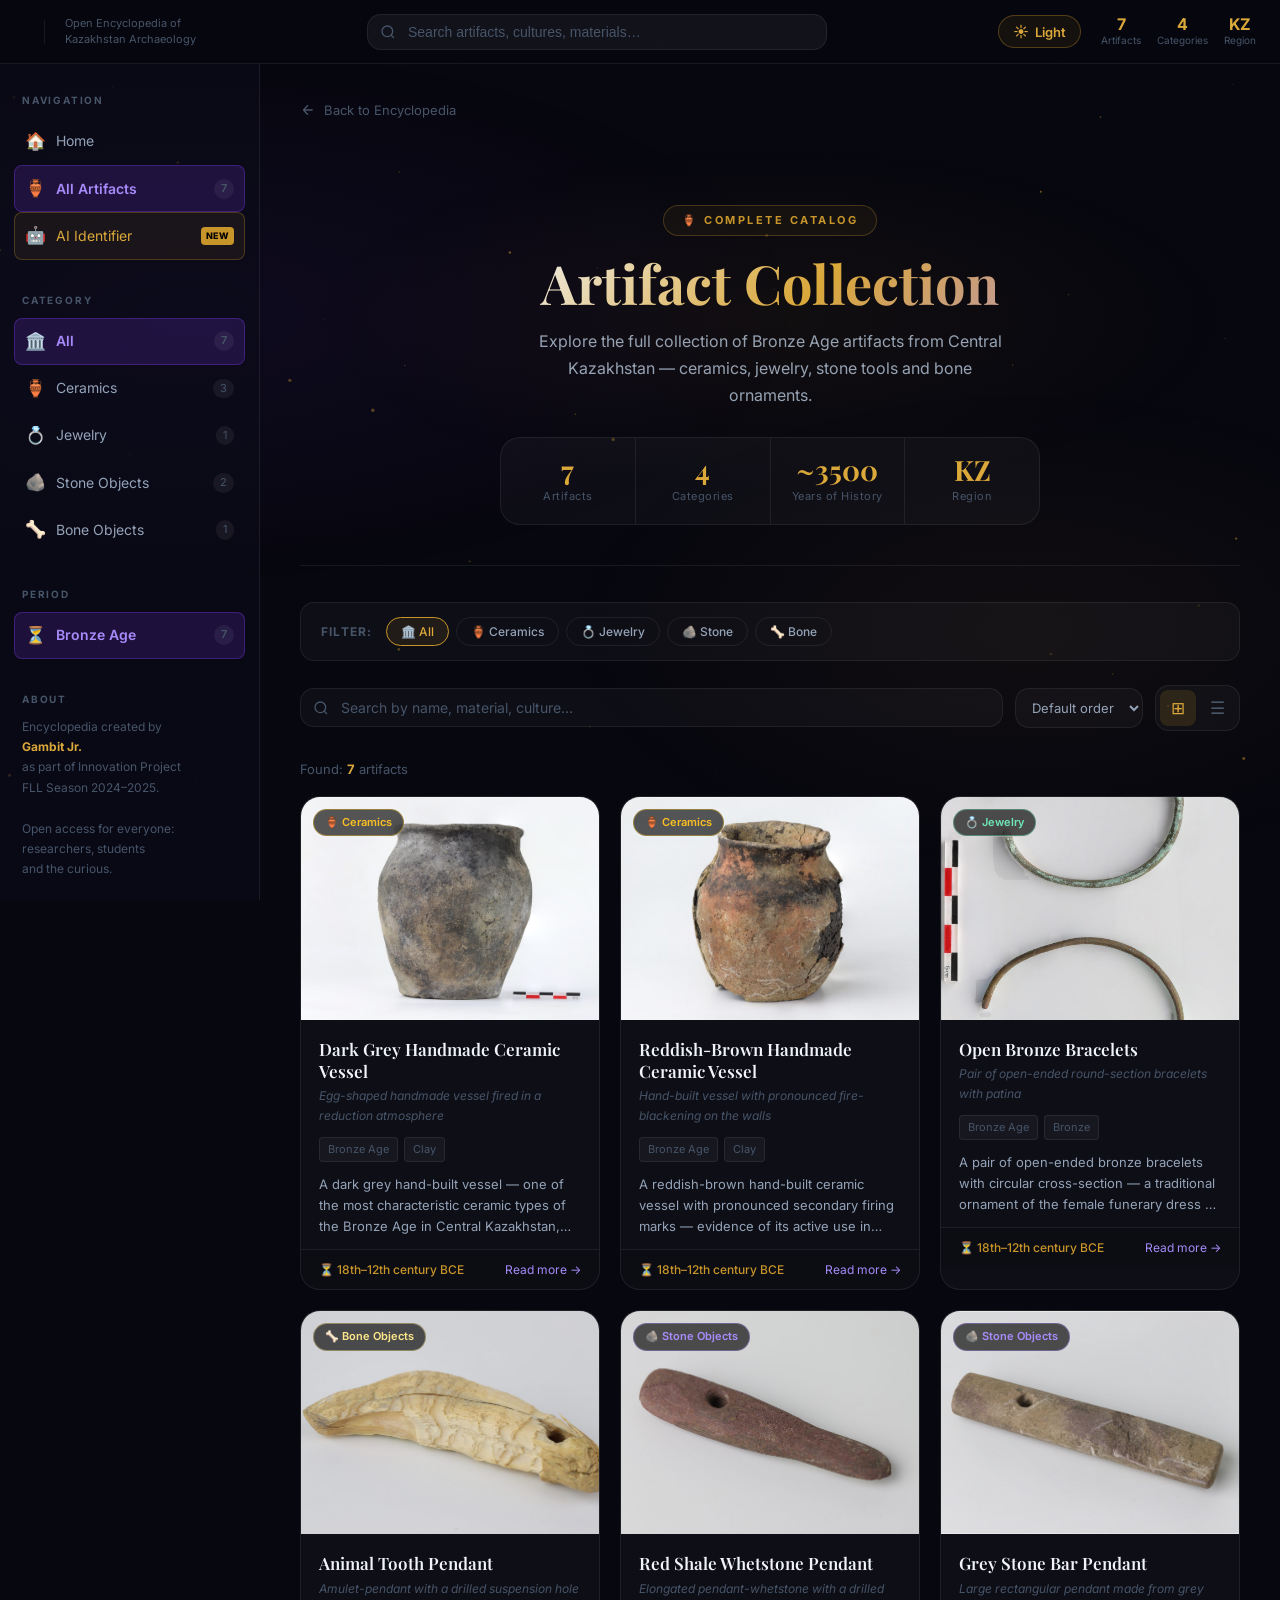
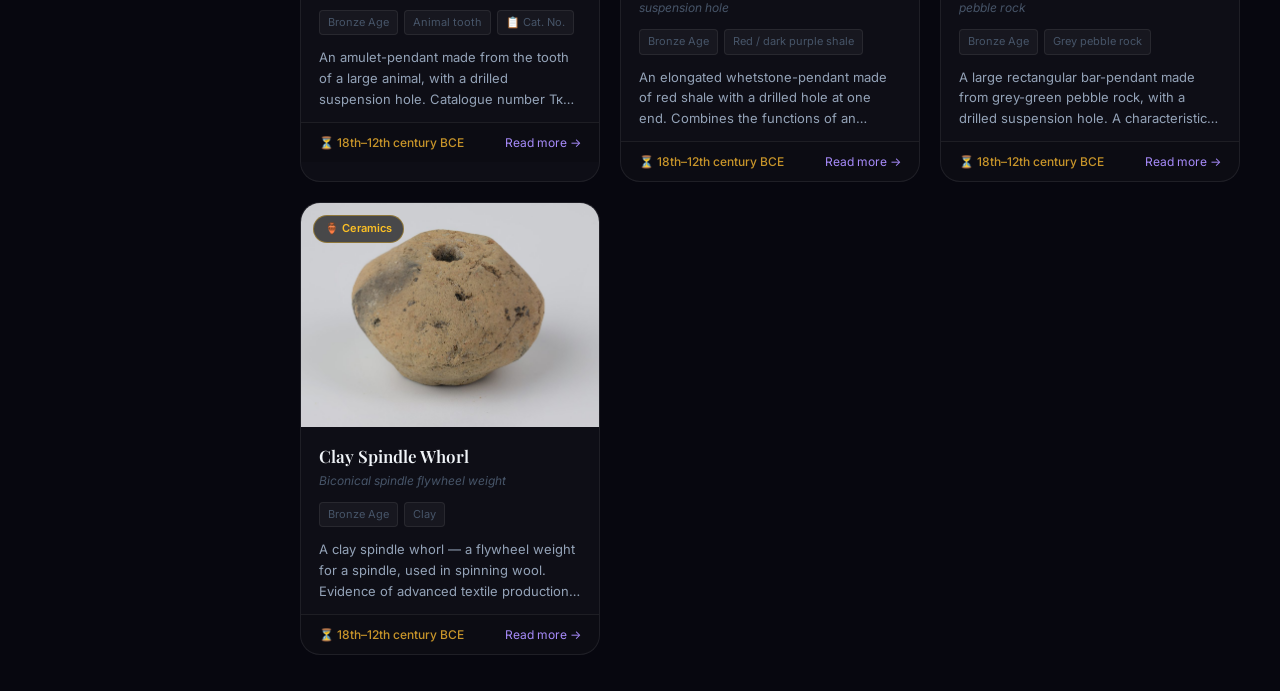
==== artefacts.html @ 4c021e1b "Create artefacts.html" ====
<!DOCTYPE html>
<html lang="en" data-theme="dark">
<head>
  <meta charset="UTF-8">
  <meta name="viewport" content="width=device-width, initial-scale=1.0">
  <meta name="description" content="ArchaeoKZ — Full catalog of Bronze Age artifacts from Kazakhstan. Browse ceramics, jewelry, stone and bone objects.">
  <meta name="keywords" content="archaeology, Kazakhstan, Bronze Age, artifacts, ceramics, jewelry, stone, bone">
  <meta property="og:title"       content="Artifacts Catalog — ArchaeoKZ">
  <meta property="og:description" content="Complete catalog of Bronze Age artifacts of Central Asia in open access.">
  <title>Artifacts Catalog — ArchaeoKZ</title>
  <link rel="stylesheet" href="styles.css">

  <style>
    /* ── PAGE-SPECIFIC OVERRIDES ─────────────────── */

    /* ── THEME TOGGLE BUTTON ───────────────────────── */
    .theme-btn {
      display: flex; align-items: center; gap: 6px;
      padding: 6px 14px; border-radius: 20px;
      border: 1px solid rgba(200,149,42,0.35);
      background: rgba(200,149,42,0.08);
      color: var(--gold-l, #e8b94f);
      font-size: 13px; font-weight: 600;
      cursor: pointer; transition: all 0.25s ease;
      white-space: nowrap; flex-shrink: 0;
    }
    .theme-btn:hover {
      background: rgba(200,149,42,0.18);
      border-color: rgba(200,149,42,0.6);
    }
    .theme-btn .tb-icon { font-size: 15px; }

    /* ── PAGE HERO ─────────────────────────────────── */
    .page-hero {
      padding: 52px 0 40px;
      text-align: center;
      border-bottom: 1px solid var(--border);
      margin-bottom: 36px;
      position: relative;
    }
    .page-hero::after {
      content: '';
      position: absolute;
      inset: 0;
      background: radial-gradient(ellipse 70% 60% at 50% 40%, rgba(200,149,42,.06) 0%, transparent 70%);
      pointer-events: none;
    }
    .page-eyebrow {
      display: inline-flex; align-items: center; gap: 8px;
      font-size: 11px; letter-spacing: 2.5px;
      text-transform: uppercase; color: var(--gold);
      font-weight: 700; margin-bottom: 18px;
      padding: 6px 18px;
      border: 1px solid rgba(200,149,42,.28);
      border-radius: 100px;
      background: rgba(200,149,42,.05);
    }
    .page-title {
      font-family: 'Playfair Display', serif;
      font-size: clamp(32px, 5vw, 54px);
      font-weight: 700; line-height: 1.1;
      margin-bottom: 14px;
      background: linear-gradient(135deg, #f1f5f9 20%, var(--gold-l) 55%, var(--purple-l) 100%);
      -webkit-background-clip: text; -webkit-text-fill-color: transparent;
      background-clip: text;
    }
    .page-subtitle {
      font-size: 16px; color: var(--text2);
      max-width: 480px; margin: 0 auto 28px;
      line-height: 1.7;
    }

    /* ── STATS ROW ─────────────────────────────────── */
    .stats-row {
      display: flex; justify-content: center; gap: 0;
      flex-wrap: wrap;
      max-width: 540px; margin: 0 auto;
      background: var(--card);
      border: 1px solid var(--border);
      border-radius: var(--r-lg);
      overflow: hidden;
    }
    .stat-item {
      flex: 1; min-width: 100px;
      padding: 18px 16px; text-align: center;
      border-right: 1px solid var(--border);
    }
    .stat-item:last-child { border-right: none; }
    .stat-val {
      font-family: 'Playfair Display', serif;
      font-size: 28px; font-weight: 700;
      color: var(--gold-l); line-height: 1;
      margin-bottom: 4px;
    }
    .stat-lbl { font-size: 11px; color: var(--text3); letter-spacing: .5px; }

    /* ── FILTER BAR ───────────────────────────────── */
    .filter-bar {
      display: flex; align-items: center; gap: 14px;
      flex-wrap: wrap;
      padding: 14px 20px;
      background: var(--card);
      border: 1px solid var(--border);
      border-radius: var(--r-md);
      margin-bottom: 24px;
    }
    .filter-label {
      font-size: 12px; font-weight: 700;
      letter-spacing: 1.2px; text-transform: uppercase;
      color: var(--text3); white-space: nowrap; flex-shrink: 0;
    }
    .filter-pills {
      display: flex; gap: 7px; flex-wrap: wrap; flex: 1;
    }
    .filter-pill {
      display: inline-flex; align-items: center; gap: 5px;
      padding: 6px 14px; border-radius: 100px;
      font-size: 12px; font-weight: 500;
      border: 1px solid var(--border);
      color: var(--text2); cursor: pointer; transition: var(--tr);
      background: transparent;
    }
    .filter-pill:hover { border-color: var(--gold); color: var(--gold-l); }
    .filter-pill.active {
      border-color: var(--gold);
      color: var(--gold-l);
      background: rgba(200,149,42,.1);
    }
    .filter-sep { width: 1px; height: 28px; background: var(--border); flex-shrink: 0; }

    /* ── SEARCH & SORT ROW ────────────────────────── */
    .controls-row {
      display: flex; align-items: center; gap: 12px;
      margin-bottom: 28px; flex-wrap: wrap;
    }
    .search-wrap {
      flex: 1; min-width: 200px; position: relative;
    }
    .search-wrap svg {
      position: absolute; left: 13px; top: 50%;
      transform: translateY(-50%); color: var(--text3);
      pointer-events: none;
    }
    .search-wrap input {
      width: 100%;
      padding: 10px 16px 10px 40px;
      background: var(--card);
      border: 1px solid var(--border);
      border-radius: var(--r-md);
      color: var(--text); font-size: 14px;
      outline: none; transition: var(--tr);
      font-family: inherit;
    }
    .search-wrap input:focus {
      border-color: var(--gold);
      background: rgba(200,149,42,.05);
      box-shadow: 0 0 0 3px rgba(200,149,42,.12);
    }
    .search-wrap input::placeholder { color: var(--text3); }

    .sort-select {
      background: var(--card); border: 1px solid var(--border);
      color: var(--text2); font-size: 13px;
      padding: 10px 12px; border-radius: var(--r-md); outline: none;
      font-family: inherit; cursor: pointer;
    }
    .sort-select:focus { border-color: var(--gold); }
    .sort-select option { background: var(--bg2); }

    .view-toggle {
      display: flex; gap: 3px;
      background: var(--card); border: 1px solid var(--border);
      border-radius: var(--r-md); padding: 4px;
    }
    .view-btn {
      width: 36px; height: 36px;
      display: flex; align-items: center; justify-content: center;
      background: transparent; border: none;
      border-radius: 8px; color: var(--text3);
      font-size: 17px; transition: var(--tr); cursor: pointer;
    }
    .view-btn.active, .view-btn:hover {
      background: rgba(200,149,42,.15); color: var(--gold-l);
    }

    /* ── RESULT META ──────────────────────────────── */
    .result-meta {
      font-size: 13px; color: var(--text3);
      margin-bottom: 16px;
    }
    .result-meta strong { color: var(--gold-l); }

    /* ── EQUAL-HEIGHT GRID (overrides artifacts-grid row alignment) ── */
    .artifacts-grid {
      align-items: stretch !important;
    }

    /* ── BACK LINK ─────────────────────────────────── */
    .back-nav {
      display: inline-flex; align-items: center; gap: 8px;
      font-size: 13px; color: var(--text3);
      margin-bottom: 32px; cursor: pointer;
      transition: var(--tr);
      text-decoration: none;
    }
    .back-nav:hover { color: var(--gold-l); }
    .back-nav svg { flex-shrink: 0; }

    /* ── ARTICLE OVERLAY ──────────────────────────── */
    #article-overlay {
      display: none;
      position: fixed; inset: 0; z-index: 500;
      background: rgba(0,0,0,.65);
      backdrop-filter: blur(6px);
      overflow-y: auto;
      animation: fadeIn .22s ease;
    }
    #article-overlay.open { display: flex; justify-content: center; padding: 40px 20px; }
    .overlay-panel {
      background: var(--bg2);
      border: 1px solid var(--border);
      border-radius: var(--r-lg);
      max-width: 1020px; width: 100%;
      padding: 40px;
      position: relative;
      animation: fadeUp .3s ease;
    }
    .overlay-close {
      position: absolute; top: 18px; right: 20px;
      width: 38px; height: 38px; border-radius: 50%;
      background: rgba(255,255,255,.07); border: 1px solid var(--border);
      color: var(--text2); font-size: 18px;
      display: flex; align-items: center; justify-content: center;
      cursor: pointer; transition: var(--tr);
    }
    .overlay-close:hover { background: rgba(255,255,255,.14); color: var(--text); }

    /* ── LIGHT THEME ─────────────────────────────── */
    html[data-theme="light"] {
      --bg-primary:   #f4ede0;
      --bg-secondary: #ede3d0;
      --bg-card:      #fdf8f0;
      --border-col:   rgba(100,70,20,0.18);
      --text1:        #1a1208;
      --text2:        #3a2a10;
      --text3:        #6b5530;
      --gold-l:       #8b6014;
      --gold-d:       #c8952a;
    }
    html[data-theme="light"] body { background-color: #f4ede0; color: #1a1208; }
    html[data-theme="light"] .navbar {
      background: rgba(232,220,200,0.97);
      border-bottom-color: rgba(100,70,20,0.18);
    }
    html[data-theme="light"] .sidebar {
      background: rgba(237,227,208,0.97);
      border-right-color: rgba(100,70,20,0.15);
    }
    html[data-theme="light"] .sidebar-item { color: #3a2a10; }
    html[data-theme="light"] .sidebar-item:hover,
    html[data-theme="light"] .sidebar-item.active {
      background: rgba(200,149,42,0.15); color: #8b6014;
    }
    html[data-theme="light"] .artifact-card {
      background: #fdf8f0; border-color: rgba(100,70,20,0.15);
      box-shadow: 0 2px 12px rgba(80,50,10,0.08);
    }
    html[data-theme="light"] .artifact-card:hover {
      border-color: rgba(200,149,42,0.5);
      box-shadow: 0 8px 28px rgba(80,50,10,0.15);
    }
    html[data-theme="light"] .card-title { color: #1a1208; }
    html[data-theme="light"] .card-sub   { color: #6b5530; }
    html[data-theme="light"] .card-abstract { color: #3a2a10; }
    html[data-theme="light"] .filter-bar, html[data-theme="light"] .stats-row,
    html[data-theme="light"] .search-wrap input, html[data-theme="light"] .sort-select {
      background: #fdf8f0; border-color: rgba(100,70,20,0.18); color: #1a1208;
    }
    html[data-theme="light"] .filter-pill { color: #3a2a10; }
    html[data-theme="light"] .filter-pill.active { color: #8b6014; }
    html[data-theme="light"] .page-title {
      background: linear-gradient(135deg, #2d1f0a 20%, #8b4e0f 55%, #6b3a9e 100%);
      -webkit-background-clip: text; -webkit-text-fill-color: transparent; background-clip: text;
    }
    html[data-theme="light"] .page-subtitle { color: #4a3520; }
    html[data-theme="light"] .stat-lbl { color: #6b5530; }
    html[data-theme="light"] .result-meta { color: #6b5530; }
    html[data-theme="light"] .back-nav { color: #6b5530; }
    html[data-theme="light"] .overlay-panel { background: #fdf8f0; border-color: rgba(100,70,20,0.18); }
    html[data-theme="light"] .article-title  { color: #1a1208; }
    html[data-theme="light"] .article-subtitle { color: #6b5530; }
    html[data-theme="light"] .article-abstract {
      background: rgba(200,149,42,0.08); border-left-color: #c8952a; color: #3a2a10;
    }
    html[data-theme="light"] .article-infobox {
      background: #fdf8f0; border-color: rgba(100,70,20,0.18);
    }
    html[data-theme="light"] .info-label { color: #8b6014; }
    html[data-theme="light"] .info-value { color: #1a1208; }
    html[data-theme="light"] .theme-btn {
      border-color: rgba(100,70,20,0.3); background: rgba(100,70,20,0.08); color: #8b6014;
    }
    html[data-theme="light"] .nav-logo-text { color: #8b6014; }
    html[data-theme="light"] .nav-tagline   { color: #6b5530; }
    html[data-theme="light"] .nav-stat-val  { color: #8b6014; }
    html[data-theme="light"] .nav-stat-label { color: #6b5530; }
    html[data-theme="light"] .nav-search input { color: #1a1208; }
    html[data-theme="light"] .nav-search input::placeholder { color: #9a7a4a; }
    html[data-theme="light"] .bg-blobs { opacity: 0.25; }
    html[data-theme="light"] #bg-canvas { opacity: 0.3; }

    /* ── CATEGORY BADGE COLORS ──────────────────── */
    .pill-all      { }
    .pill-ceramics { }
    .pill-jewelry  { }
    .pill-stone    { }
    .pill-bone     { }
  </style>
</head>
<body>

<!-- ─── BACKGROUND ───────────────────────────── -->
<canvas id="bg-canvas"></canvas>
<div class="bg-blobs"></div>

<!-- ─── NAVBAR ──────────────────────────────── -->
<nav class="navbar" role="navigation" aria-label="Main navigation">

  <a href="index.html" class="nav-logo" aria-label="Go to homepage">
    <!-- logo -->
  </a>

  <div class="nav-divider"></div>
  <p class="nav-tagline">Open Encyclopedia of<br>Kazakhstan Archaeology</p>

  <div class="nav-search">
    <svg width="16" height="16" fill="none" stroke="currentColor" stroke-width="2"
         viewBox="0 0 24 24" aria-hidden="true">
      <circle cx="11" cy="11" r="8"/><path d="M21 21l-4.35-4.35"/>
    </svg>
    <input id="search-input" type="search"
           placeholder="Search artifacts, cultures, materials…"
           aria-label="Search the encyclopedia"
           autocomplete="off">
  </div>

  <button class="theme-btn" id="theme-toggle" aria-label="Toggle theme" title="Switch theme">
    <span class="tb-icon" id="theme-icon">☀️</span>
    <span id="theme-label">Light</span>
  </button>

  <div class="nav-stats" aria-label="Encyclopedia statistics">
    <div class="nav-stat">
      <div class="nav-stat-val">7</div>
      <div class="nav-stat-label">Artifacts</div>
    </div>
    <div class="nav-stat">
      <div class="nav-stat-val">4</div>
      <div class="nav-stat-label">Categories</div>
    </div>
    <div class="nav-stat">
      <div class="nav-stat-val">KZ</div>
      <div class="nav-stat-label">Region</div>
    </div>
  </div>
</nav>

<!-- ─── APP LAYOUT ──────────────────────────── -->
<div class="app-layout">

  <!-- SIDEBAR -->
  <aside class="sidebar" role="navigation" aria-label="Encyclopedia sections">

    <div class="sb-section">
      <div class="sb-title">Navigation</div>
      <a href="index.html" class="sidebar-item">
        <span class="sb-icon">🏠</span>
        <span>Home</span>
      </a>
      <a href="artifacts.html" class="sidebar-item active">
        <span class="sb-icon">🏺</span>
        <span>All Artifacts</span>
        <span class="sb-count">7</span>
      </a>
      <a href="identify.html" class="sidebar-item sb-ai-tool">
        <span class="sb-icon">🤖</span>
        <span>AI Identifier</span>
        <span class="sb-badge">NEW</span>
      </a>
    </div>

    <div class="sb-section">
      <div class="sb-title">Category</div>
      <ul style="list-style:none">
        <li class="sidebar-item active" data-cat="all">
          <span class="sb-icon">🏛️</span>
          <span>All</span>
          <span class="sb-count">7</span>
        </li>
        <li class="sidebar-item" data-cat="ceramics">
          <span class="sb-icon">🏺</span>
          <span>Ceramics</span>
          <span class="sb-count">3</span>
        </li>
        <li class="sidebar-item" data-cat="jewelry">
          <span class="sb-icon">💍</span>
          <span>Jewelry</span>
          <span class="sb-count">1</span>
        </li>
        <li class="sidebar-item" data-cat="stone">
          <span class="sb-icon">🪨</span>
          <span>Stone Objects</span>
          <span class="sb-count">2</span>
        </li>
        <li class="sidebar-item" data-cat="bone">
          <span class="sb-icon">🦴</span>
          <span>Bone Objects</span>
          <span class="sb-count">1</span>
        </li>
      </ul>
    </div>

    <div class="sb-section">
      <div class="sb-title">Period</div>
      <ul style="list-style:none">
        <li class="sidebar-item active" data-cat="all">
          <span class="sb-icon">⏳</span>
          <span>Bronze Age</span>
          <span class="sb-count">7</span>
        </li>
      </ul>
    </div>

    <div class="sb-section">
      <div class="sb-title">About</div>
      <div style="padding:0 8px;font-size:12px;color:var(--text3);line-height:1.7">
        Encyclopedia created by<br>
        <strong style="color:var(--gold-l)">Gambit Jr.</strong><br>
        as part of Innovation Project<br>
        FLL Season 2024–2025.<br><br>
        Open access for everyone:<br>
        researchers, students<br>
        and the curious.
      </div>
    </div>

  </aside>

  <!-- MAIN -->
  <main class="main-content" role="main">

    <!-- Back link -->
    <a href="index.html" class="back-nav" aria-label="Back to homepage">
      <svg width="16" height="16" fill="none" stroke="currentColor" stroke-width="2" viewBox="0 0 24 24">
        <path d="M19 12H5M5 12l7 7M5 12l7-7"/>
      </svg>
      Back to Encyclopedia
    </a>

    <!-- Page Hero -->
    <section class="page-hero" aria-labelledby="page-title">
      <div class="page-eyebrow">🏺 Complete Catalog</div>
      <h1 class="page-title" id="page-title">Artifact Collection</h1>
      <p class="page-subtitle">
        Explore the full collection of Bronze Age artifacts from Central Kazakhstan — ceramics, jewelry, stone tools and bone ornaments.
      </p>

      <div class="stats-row" aria-label="Collection statistics">
        <div class="stat-item">
          <div class="stat-val">7</div>
          <div class="stat-lbl">Artifacts</div>
        </div>
        <div class="stat-item">
          <div class="stat-val">4</div>
          <div class="stat-lbl">Categories</div>
        </div>
        <div class="stat-item">
          <div class="stat-val">~3500</div>
          <div class="stat-lbl">Years of History</div>
        </div>
        <div class="stat-item">
          <div class="stat-val">KZ</div>
          <div class="stat-lbl">Region</div>
        </div>
      </div>
    </section>

    <!-- Filter bar -->
    <div class="filter-bar" role="toolbar" aria-label="Filter by category">
      <span class="filter-label">Filter:</span>
      <div class="filter-pills" role="tablist">
        <button class="filter-pill active" data-cat="all" role="tab" aria-selected="true">🏛️ All</button>
        <button class="filter-pill" data-cat="ceramics" role="tab">🏺 Ceramics</button>
        <button class="filter-pill" data-cat="jewelry" role="tab">💍 Jewelry</button>
        <button class="filter-pill" data-cat="stone" role="tab">🪨 Stone</button>
        <button class="filter-pill" data-cat="bone" role="tab">🦴 Bone</button>
      </div>
    </div>

    <!-- Controls row -->
    <div class="controls-row">
      <div class="search-wrap">
        <svg width="16" height="16" fill="none" stroke="currentColor" stroke-width="2"
             viewBox="0 0 24 24" aria-hidden="true">
          <circle cx="11" cy="11" r="8"/><path d="M21 21l-4.35-4.35"/>
        </svg>
        <input id="catalog-search" type="search"
               placeholder="Search by name, material, culture…"
               aria-label="Search artifacts"
               autocomplete="off">
      </div>
      <select id="sort-select" class="sort-select" aria-label="Sort order">
        <option value="default">Default order</option>
        <option value="name-asc">Name (A–Z)</option>
        <option value="name-desc">Name (Z–A)</option>
        <option value="category">By Category</option>
      </select>
      <div class="view-toggle" role="group" aria-label="Display mode">
        <button class="view-btn active" data-view="grid" title="Grid" aria-label="Grid view">⊞</button>
        <button class="view-btn" data-view="list" title="List" aria-label="List view">☰</button>
      </div>
    </div>

    <!-- Result count -->
    <div class="result-meta">
      Found: <strong><span id="result-count">7</span></strong> artifacts
    </div>

    <!-- Cards -->
    <div id="artifacts-container" class="artifacts-grid" role="list" aria-label="Artifacts"></div>

  </main>
</div><!-- /.app-layout -->

<!-- ─── ARTICLE OVERLAY ──────────────────── -->
<div id="article-overlay" role="dialog" aria-modal="true" aria-label="Artifact detail">
  <div class="overlay-panel">
    <button class="overlay-close" id="overlay-close-btn" aria-label="Close">✕</button>
    <div id="article-view"></div>
  </div>
</div>

<script src="encyclopedia.js"></script>
<script>
  // ─── OVERRIDE openArticle to use overlay ──────
  window.openArticle = function(id) {
    const artifact = ARTIFACTS.find(a => a.id === id);
    if (!artifact) return;
    const overlay = document.getElementById('article-overlay');
    const av = document.getElementById('article-view');
    av.innerHTML = renderArticle(artifact);
    overlay.classList.add('open');
    document.body.style.overflow = 'hidden';
    // scroll panel to top
    overlay.scrollTo({ top: 0 });
  };

  window.goToBrowse = function() {
    closeOverlay();
  };

  function closeOverlay() {
    const overlay = document.getElementById('article-overlay');
    overlay.classList.remove('open');
    document.body.style.overflow = '';
  }

  document.getElementById('overlay-close-btn').addEventListener('click', closeOverlay);
  document.getElementById('article-overlay').addEventListener('click', function(e) {
    if (e.target === this) closeOverlay();
  });
  document.addEventListener('keydown', e => { if (e.key === 'Escape') closeOverlay(); });

  // ─── STATE ────────────────────────────────────
  const state = {
    activeCategory: 'all',
    searchQuery: '',
    sortBy: 'default',
    displayMode: 'grid'
  };

  // ─── FILTER & SORT ───────────────────────────
  function filterAndSort() {
    let results = [...ARTIFACTS];
    if (state.activeCategory !== 'all')
      results = results.filter(a => a.category === state.activeCategory);
    if (state.searchQuery.trim()) {
      const q = state.searchQuery.toLowerCase();
      results = results.filter(a =>
        a.name.toLowerCase().includes(q) ||
        a.subtitle.toLowerCase().includes(q) ||
        a.abstract.toLowerCase().includes(q) ||
        a.tags.some(t => t.toLowerCase().includes(q)) ||
        a.material.toLowerCase().includes(q) ||
        a.period.toLowerCase().includes(q) ||
        a.culture.toLowerCase().includes(q) ||
        (a.catalogNumber && a.catalogNumber.toLowerCase().includes(q))
      );
    }
    switch (state.sortBy) {
      case 'name-asc':  results.sort((a,b) => a.name.localeCompare(b.name, 'en')); break;
      case 'name-desc': results.sort((a,b) => b.name.localeCompare(a.name, 'en')); break;
      case 'category':  results.sort((a,b) => a.category.localeCompare(b.category)); break;
    }
    return results;
  }

  // ─── RENDER ──────────────────────────────────
  function renderCatalog() {
    const results = filterAndSort();
    const container = document.getElementById('artifacts-container');
    const countEl   = document.getElementById('result-count');
    if (countEl) countEl.textContent = results.length;
    if (!container) return;

    if (results.length === 0) {
      container.className = '';
      container.innerHTML = `
      <div class="empty-state">
        <div class="empty-icon">🔍</div>
        <div class="empty-title">No artifacts found</div>
        <div class="empty-text">Try a different query or reset the filters</div>
        <button class="btn-ghost" onclick="resetFilters()">Reset filters</button>
      </div>`;
      return;
    }

    if (state.displayMode === 'grid') {
      container.className = 'artifacts-grid';
      container.innerHTML = results.map((a, i) => renderGridCard(a, i * 60)).join('');
    } else {
      container.className = 'artifacts-list';
      container.innerHTML = results.map((a, i) => renderListCard(a, i * 40)).join('');
    }
  }

  function resetFilters() {
    state.searchQuery    = '';
    state.activeCategory = 'all';
    const inp = document.getElementById('catalog-search');
    if (inp) inp.value = '';
    const snav = document.getElementById('search-input');
    if (snav) snav.value = '';
    updatePills();
    updateSidebar();
    renderCatalog();
  }

  function updatePills() {
    document.querySelectorAll('.filter-pill[data-cat]').forEach(el =>
      el.classList.toggle('active', el.dataset.cat === state.activeCategory)
    );
  }

  function updateSidebar() {
    document.querySelectorAll('.sidebar-item[data-cat]').forEach(el =>
      el.classList.toggle('active', el.dataset.cat === state.activeCategory)
    );
  }

  // ─── EVENT LISTENERS ─────────────────────────
  document.addEventListener('DOMContentLoaded', () => {
    initParticles();

    // Filter pills
    document.querySelectorAll('.filter-pill[data-cat]').forEach(el => {
      el.addEventListener('click', () => {
        state.activeCategory = el.dataset.cat;
        updatePills();
        updateSidebar();
        renderCatalog();
      });
    });

    // Sidebar category
    document.querySelectorAll('.sidebar-item[data-cat]').forEach(el => {
      el.addEventListener('click', () => {
        state.activeCategory = el.dataset.cat;
        updatePills();
        updateSidebar();
        renderCatalog();
      });
    });

    // Catalog search
    document.getElementById('catalog-search')?.addEventListener('input', e => {
      state.searchQuery = e.target.value;
      renderCatalog();
    });

    // Navbar search (mirrors catalog search)
    document.getElementById('search-input')?.addEventListener('input', e => {
      state.searchQuery = e.target.value;
      const cs = document.getElementById('catalog-search');
      if (cs) cs.value = e.target.value;
      renderCatalog();
    });

    // Sort
    document.getElementById('sort-select')?.addEventListener('change', e => {
      state.sortBy = e.target.value;
      renderCatalog();
    });

    // View toggle
    document.querySelectorAll('.view-btn').forEach(btn => {
      btn.addEventListener('click', () => {
        document.querySelectorAll('.view-btn').forEach(b => b.classList.remove('active'));
        btn.classList.add('active');
        state.displayMode = btn.dataset.view;
        renderCatalog();
      });
    });

    renderCatalog();
  });

  // ─── THEME TOGGLE ─────────────────────────────
  const html  = document.documentElement;
  const btn   = document.getElementById('theme-toggle');
  const icon  = document.getElementById('theme-icon');
  const label = document.getElementById('theme-label');
  const saved = localStorage.getItem('archaeo-theme') || 'dark';
  applyTheme(saved);

  btn.addEventListener('click', () => {
    const next = html.dataset.theme === 'dark' ? 'light' : 'dark';
    applyTheme(next);
    localStorage.setItem('archaeo-theme', next);
  });

  function applyTheme(t) {
    html.dataset.theme = t;
    if (t === 'dark') { icon.textContent = '☀️'; label.textContent = 'Light'; }
    else              { icon.textContent = '🌙'; label.textContent = 'Dark';  }
  }
</script>
</body>
</html>
---- styles.css ----
/* =====================================================
   ARCHAEO KZ — Открытая Энциклопедия Археологии
   Gambit Jr. FLL Team | Styles
   ===================================================== */

@import url('https://fonts.googleapis.com/css2?family=Inter:wght@300;400;500;600;700;800&family=Playfair+Display:ital,wght@0,400;0,600;0,700;1,400;1,600&display=swap');

/* ─── VARIABLES ─────────────────────────────────── */
:root {
  --bg:        #07070f;
  --bg2:       #0d0d1a;
  --bg3:       #13132a;
  --card:      rgba(255,255,255,0.03);
  --card-h:    rgba(255,255,255,0.07);
  --border:    rgba(255,255,255,0.07);
  --border-a:  rgba(124,58,237,0.35);

  --purple:    #7c3aed;
  --purple-l:  #a78bfa;
  --purple-gl: rgba(124,58,237,0.18);

  --gold:      #c8952a;
  --gold-l:    #dba83a;
  --gold-gl:   rgba(200,149,42,0.18);

  --text:      #f1f5f9;
  --text2:     #94a3b8;
  --text3:     #475569;

  --nav-h:     64px;
  --side-w:    260px;
  --r-sm:      8px;
  --r-md:      14px;
  --r-lg:      20px;

  --tr:        all 0.22s cubic-bezier(.4,0,.2,1);
  --shadow:    0 4px 32px rgba(0,0,0,0.6);
}

/* ─── RESET ─────────────────────────────────────── */
*, *::before, *::after { box-sizing: border-box; margin:0; padding:0; }
html { scroll-behavior: smooth; }
body {
  font-family: 'Inter', sans-serif;
  background: var(--bg);
  color: var(--text);
  line-height: 1.6;
  min-height: 100vh;
  overflow-x: hidden;
}
a { text-decoration: none; color: inherit; }
button { cursor: pointer; font-family: inherit; }
img { display: block; width: 100%; height: 100%; object-fit: cover; }

/* ─── SCROLLBAR ──────────────────────────────────── */
::-webkit-scrollbar { width: 5px; }
::-webkit-scrollbar-track { background: var(--bg); }
::-webkit-scrollbar-thumb { background: rgba(255,255,255,0.12); border-radius: 3px; }

/* ─── BACKGROUND ─────────────────────────────────── */
#bg-canvas {
  position: fixed; inset: 0;
  z-index: 0; pointer-events: none;
}
.bg-blobs {
  position: fixed; inset: 0; z-index: 0; pointer-events: none;
  background:
    radial-gradient(ellipse 80% 50% at 15% 35%, rgba(124,58,237,.07) 0%, transparent 60%),
    radial-gradient(ellipse 60% 45% at 80% 70%, rgba(200,149,42,.05) 0%, transparent 60%);
}

/* ─── NAVBAR ─────────────────────────────────────── */
.navbar {
  position: fixed; top: 0; left: 0; right: 0;
  height: var(--nav-h); z-index: 200;
  display: flex; align-items: center; gap: 20px;
  padding: 0 24px;
  background: rgba(7,7,15,.88);
  backdrop-filter: blur(20px);
  -webkit-backdrop-filter: blur(20px);
  border-bottom: 1px solid var(--border);
}

.nav-logo {
  display: flex; align-items: center; gap: 10px;
  cursor: pointer; flex-shrink: 0;
}
.nav-logo-icon { font-size: 26px; }
.nav-logo-text {
  font-family: 'Playfair Display', serif;
  font-size: 20px; font-weight: 700;
  background: linear-gradient(135deg, var(--gold-l), var(--purple-l));
  -webkit-background-clip: text; -webkit-text-fill-color: transparent;
  background-clip: text;
}
.nav-divider {
  width: 1px; height: 24px;
  background: var(--border); flex-shrink: 0;
}
.nav-tagline {
  font-size: 11px; color: var(--text3);
  line-height: 1.4; flex-shrink: 0;
  max-width: 160px;
}

.nav-search {
  flex: 1; max-width: 460px;
  margin: 0 auto; position: relative;
}
.nav-search svg {
  position: absolute; left: 13px; top: 50%;
  transform: translateY(-50%); color: var(--text3);
  pointer-events: none;
}
.nav-search input {
  width: 100%;
  padding: 9px 16px 9px 40px;
  background: rgba(255,255,255,.05);
  border: 1px solid var(--border);
  border-radius: var(--r-md);
  color: var(--text); font-size: 14px;
  outline: none; transition: var(--tr);
}
.nav-search input:focus {
  border-color: var(--purple);
  background: rgba(124,58,237,.07);
  box-shadow: 0 0 0 3px rgba(124,58,237,.15);
}
.nav-search input::placeholder { color: var(--text3); }

.nav-stats {
  display: flex; gap: 16px; flex-shrink: 0;
}
.nav-stat { text-align: center; }
.nav-stat-val {
  font-size: 16px; font-weight: 700;
  color: var(--gold-l); line-height: 1;
}
.nav-stat-label { font-size: 10px; color: var(--text3); }

/* ── THEME TOGGLE BUTTON ───────────────────────── */
.theme-btn {
  display: flex; align-items: center; gap: 6px;
  padding: 6px 14px; border-radius: 20px;
  border: 1px solid rgba(200,149,42,0.35);
  background: rgba(200,149,42,0.08);
  color: var(--gold-l, #e8b94f);
  font-size: 13px; font-weight: 600;
  cursor: pointer; transition: all 0.25s ease;
  white-space: nowrap; flex-shrink: 0;
}
.theme-btn:hover {
  background: rgba(200,149,42,0.18);
  border-color: rgba(200,149,42,0.6);
}
.theme-btn .tb-icon { font-size: 15px; }

html[data-theme="light"] body {
  background-color: #f4ede0;
  color: #1a1208;
}
html[data-theme="light"] .theme-btn {
  border-color: rgba(100,70,20,0.3);
  background: rgba(100,70,20,0.08);
  color: #8b6014;
}
html[data-theme="light"] .navbar {
  background: rgba(232,220,200,0.97);
  border-bottom-color: rgba(100,70,20,0.18);
}
html[data-theme="light"] .nav-tagline { color: #6b5530; }
html[data-theme="light"] .nav-search {
  background: rgba(255,252,245,0.9);
  border-color: rgba(100,70,20,0.2);
}
html[data-theme="light"] .nav-search input { color: #1a1208; }
html[data-theme="light"] .nav-search input::placeholder { color: #9a7a4a; }

/* ─── LAYOUT ─────────────────────────────────────── */
.app-layout {
  display: flex; min-height: 100vh;
  padding-top: var(--nav-h);
  position: relative; z-index: 1;
}

/* ─── SIDEBAR ─────────────────────────────────────── */
.sidebar {
  width: var(--side-w); flex-shrink: 0;
  position: sticky; top: var(--nav-h);
  height: calc(100vh - var(--nav-h));
  overflow-y: auto;
  padding: 28px 14px;
  border-right: 1px solid var(--border);
  background: rgba(13,13,26,.6);
}
.sidebar::-webkit-scrollbar { width: 3px; }

.sb-section { margin-bottom: 32px; }
.sb-title {
  font-size: 10px; font-weight: 700;
  letter-spacing: 1.8px; text-transform: uppercase;
  color: var(--text3); margin-bottom: 10px;
  padding: 0 8px;
}

.sidebar-item {
  display: flex; align-items: center; gap: 10px;
  padding: 9px 10px; border-radius: var(--r-sm);
  cursor: pointer; transition: var(--tr);
  font-size: 14px; color: var(--text2);
  border: 1px solid transparent;
  list-style: none; user-select: none;
}
.sidebar-item:hover {
  background: var(--card-h); color: var(--text);
}
.sidebar-item.active {
  background: var(--purple-gl);
  border-color: var(--border-a);
  color: var(--purple-l); font-weight: 600;
}
.sidebar-item.sb-ai-tool {
  color: var(--gold-l);
  background: rgba(200, 149, 42, 0.08);
  border: 1px solid rgba(200, 149, 42, 0.3);
  margin-bottom: 12px;
}
.sidebar-item.sb-ai-tool:hover {
  background: rgba(200, 149, 42, 0.15);
  box-shadow: 0 4px 15px rgba(200, 149, 42, 0.1);
  transform: translateY(-1px);
}
.sb-badge {
  margin-left: auto; font-size: 9px; font-weight: 800;
  padding: 2px 5px; border-radius: 4px;
  background: var(--gold); color: #000;
  letter-spacing: 0.5px;
}
.sb-icon { font-size: 17px; flex-shrink: 0; }
.sb-count {
  margin-left: auto; font-size: 11px;
  padding: 1px 7px; border-radius: 10px;
  background: rgba(255,255,255,.06);
  color: var(--text3);
}

/* ─── MAIN CONTENT ───────────────────────────────── */
.main-content { flex: 1; min-width: 0; padding: 36px 40px; }

/* ─── HERO ───────────────────────────────────────── */
.hero {
  text-align: center;
  padding: 48px 0 44px;
  margin-bottom: 8px;
}
.hero-eyebrow {
  display: inline-flex; align-items: center; gap: 8px;
  font-size: 11px; letter-spacing: 2.5px;
  text-transform: uppercase; color: var(--gold);
  font-weight: 700; margin-bottom: 20px;
  padding: 6px 18px;
  border: 1px solid rgba(200,149,42,.28);
  border-radius: 100px;
  background: rgba(200,149,42,.05);
}
.hero-title {
  font-family: 'Playfair Display', serif;
  font-size: clamp(34px, 5vw, 56px);
  font-weight: 700; line-height: 1.1; margin-bottom: 18px;
  background: linear-gradient(135deg, #f1f5f9 25%, var(--gold-l) 60%, var(--purple-l) 100%);
  -webkit-background-clip: text; -webkit-text-fill-color: transparent;
  background-clip: text;
}
.hero-text {
  font-size: 16px; color: var(--text2);
  max-width: 520px; margin: 0 auto 24px;
  line-height: 1.75;
}
.hero-actions {
  display: flex; justify-content: center;
  margin-bottom: 40px;
}
.cta-btn {
  display: inline-flex; align-items: center; gap: 10px;
  padding: 14px 28px; border-radius: 100px;
  background: linear-gradient(135deg, var(--gold), #e8b94f);
  color: #07070f !important; font-size: 16px; font-weight: 700;
  box-shadow: 0 4px 15px rgba(200,149,42,0.3);
  transition: var(--tr); overflow: hidden; position: relative;
  text-decoration: none;
}
.cta-btn:hover {
  transform: translateY(-3px);
  box-shadow: 0 8px 25px rgba(200,149,42,0.4);
}
.cta-btn:active { transform: translateY(0); }
.cta-icon { font-size: 20px; }

/* Light Theme overrides for CTA are in index.html, but we can also set fallback here */
html[data-theme="light"] .cta-btn {
  color: #1a1208 !important;
  box-shadow: 0 4px 15px rgba(100,70,20,0.25);
}
html[data-theme="light"] .cta-btn:hover {
  box-shadow: 0 8px 25px rgba(100,70,20,0.35);
}

.hero-stats {
  display: flex; justify-content: center; gap: 48px;
  flex-wrap: wrap;
  padding: 22px 40px;
  background: var(--card);
  border: 1px solid var(--border);
  border-radius: var(--r-lg);
  max-width: 480px; margin: 0 auto;
}
.hs-val {
  font-family: 'Playfair Display', serif;
  font-size: 30px; font-weight: 700;
  color: var(--gold-l); line-height: 1;
  margin-bottom: 4px;
}
.hs-label { font-size: 12px; color: var(--text3); }

/* ─── TOOLBAR ────────────────────────────────────── */
.toolbar {
  display: flex; align-items: center;
  justify-content: space-between; gap: 12px;
  margin-bottom: 16px; flex-wrap: wrap;
}
.toolbar-left { font-size: 13px; color: var(--text3); }
.toolbar-left strong { color: var(--text2); }
.toolbar-right { display: flex; align-items: center; gap: 8px; }

.sort-select {
  background: var(--card); border: 1px solid var(--border);
  color: var(--text2); font-size: 13px;
  padding: 8px 12px; border-radius: var(--r-sm); outline: none;
}
.sort-select:focus { border-color: var(--purple); }
.sort-select option { background: var(--bg2); }

.view-toggle {
  display: flex; gap: 3px;
  background: var(--card); border: 1px solid var(--border);
  border-radius: var(--r-sm); padding: 3px;
}
.view-btn {
  width: 32px; height: 32px;
  display: flex; align-items: center; justify-content: center;
  background: transparent; border: none;
  border-radius: 6px; color: var(--text3);
  font-size: 16px; transition: var(--tr);
}
.view-btn.active, .view-btn:hover {
  background: var(--purple-gl); color: var(--purple-l);
}

/* ─── CATEGORY PILLS ─────────────────────────────── */
.cat-pills {
  display: flex; gap: 8px; flex-wrap: wrap;
  margin-bottom: 28px;
}
.cat-pill {
  display: inline-flex; align-items: center; gap: 6px;
  padding: 7px 16px; border-radius: 100px;
  font-size: 13px; font-weight: 500;
  border: 1px solid var(--border);
  color: var(--text2); cursor: pointer; transition: var(--tr);
  background: var(--card);
}
.cat-pill:hover { border-color: var(--purple); color: var(--purple-l); }
.cat-pill.active {
  border-color: var(--gold);
  color: var(--gold-l);
  background: rgba(200,149,42,.1);
}

/* ─── ARTIFACT GRID/LIST ─────────────────────────── */
.artifacts-grid {
  display: grid;
  grid-template-columns: repeat(auto-fill, minmax(272px, 1fr));
  gap: 20px;
}
.artifacts-list { display: flex; flex-direction: column; gap: 12px; }

/* ─── GRID CARD ──────────────────────────────────── */
.artifact-card {
  background: var(--card);
  border: 1px solid var(--border);
  border-radius: var(--r-lg); overflow: hidden;
  cursor: pointer; transition: var(--tr);
  animation: fadeUp .4s ease both;
}
.artifact-card:hover {
  border-color: var(--border-a);
  background: var(--card-h);
  transform: translateY(-5px);
  box-shadow: var(--shadow), 0 0 45px rgba(124,58,237,.12);
}

.card-img-wrap {
  position: relative; aspect-ratio: 4/3; overflow: hidden;
  background: var(--bg2);
}
.card-img-wrap img { transition: transform .5s ease; }
.artifact-card:hover .card-img-wrap img { transform: scale(1.06); }

.img-placeholder {
  width: 100%; height: 100%;
  display: flex; flex-direction: column;
  align-items: center; justify-content: center; gap: 8px;
}
.ph-icon { font-size: 44px; opacity: .45; }
.ph-label { font-size: 11px; color: var(--text3); letter-spacing: .5px; }

.card-badge {
  position: absolute; top: 12px; left: 12px;
  padding: 4px 11px; border-radius: 100px;
  font-size: 11px; font-weight: 600;
  background: rgba(0,0,0,.65);
  backdrop-filter: blur(8px);
  border: 1px solid rgba(255,255,255,.1);
}
.badge-ceramics { color: #fbbf24; border-color: rgba(251,191,36,.4); }
.badge-jewelry  { color: #6ee7b7; border-color: rgba(110,231,183,.4); }
.badge-stone    { color: #a78bfa; border-color: rgba(167,139,250,.4); }
.badge-bone     { color: #fde68a; border-color: rgba(253,230,138,.4); }

.card-body { padding: 18px 18px 12px; }
.card-title {
  font-family: 'Playfair Display', serif;
  font-size: 17px; font-weight: 600;
  margin-bottom: 4px; line-height: 1.3;
}
.card-sub { font-size: 12px; color: var(--text3); font-style: italic; margin-bottom: 12px; }
.card-meta { display: flex; flex-wrap: wrap; gap: 6px; margin-bottom: 12px; }
.meta-tag {
  font-size: 11px; padding: 3px 8px;
  background: rgba(255,255,255,.04);
  border: 1px solid var(--border);
  border-radius: 4px; color: var(--text3);
}
.card-abstract {
  font-size: 13px; color: var(--text2); line-height: 1.6;
  display: -webkit-box; -webkit-line-clamp: 3;
  -webkit-box-orient: vertical; overflow: hidden;
}
.card-footer {
  display: flex; align-items: center; justify-content: space-between;
  padding: 10px 18px;
  border-top: 1px solid var(--border);
  background: rgba(0,0,0,.12);
}
.footer-period { font-size: 12px; color: var(--gold); font-weight: 500; }
.footer-link   { font-size: 12px; color: var(--purple-l); }

/* ─── LIST CARD ──────────────────────────────────── */
.list-card {
  display: flex; align-items: center; gap: 16px;
  background: var(--card); border: 1px solid var(--border);
  border-radius: var(--r-md); padding: 14px;
  cursor: pointer; transition: var(--tr);
  animation: fadeUp .35s ease both;
}
.list-card:hover {
  border-color: var(--border-a);
  background: var(--card-h);
  transform: translateX(5px);
  box-shadow: -3px 0 0 var(--purple);
}
.list-thumb {
  width: 82px; height: 82px; border-radius: var(--r-sm);
  overflow: hidden; flex-shrink: 0;
  background: var(--bg2);
}
.list-body { flex: 1; min-width: 0; }
.list-title {
  font-family: 'Playfair Display', serif;
  font-size: 16px; font-weight: 600; margin-bottom: 6px;
}
.list-meta { display: flex; gap: 6px; flex-wrap: wrap; margin-bottom: 6px; }
.list-abstract {
  font-size: 13px; color: var(--text2); line-height: 1.5;
  display: -webkit-box; -webkit-line-clamp: 2;
  -webkit-box-orient: vertical; overflow: hidden;
}
.list-arrow { font-size: 22px; color: var(--text3); flex-shrink: 0; padding: 0 6px; }

/* ─── EMPTY STATE ────────────────────────────────── */
.empty-state {
  text-align: center; padding: 72px 32px;
  color: var(--text3);
}
.empty-icon  { font-size: 52px; margin-bottom: 18px; }
.empty-title { font-size: 20px; font-weight: 600; color: var(--text2); margin-bottom: 8px; }
.empty-text  { font-size: 14px; margin-bottom: 20px; line-height: 1.6; }
.btn-ghost {
  padding: 9px 20px; border: 1px solid var(--border);
  border-radius: var(--r-sm); background: transparent;
  color: var(--text2); font-size: 13px; transition: var(--tr);
}
.btn-ghost:hover { border-color: var(--purple); color: var(--purple-l); }

/* ─── ARTICLE VIEW ───────────────────────────────── */
#article-view { max-width: 1080px; margin: 0 auto; }

.article-breadcrumb {
  display: flex; align-items: center; gap: 8px;
  font-size: 13px; color: var(--text3);
  margin-bottom: 32px; flex-wrap: wrap;
}
.bc-link { color: var(--purple-l); cursor: pointer; }
.bc-link:hover { text-decoration: underline; }
.bc-sep { color: var(--text3); }

.article-header {
  margin-bottom: 36px; padding-bottom: 28px;
  border-bottom: 1px solid var(--border);
}
.article-badge {
  display: inline-flex; align-items: center; gap: 6px;
  padding: 5px 14px; border-radius: 100px;
  font-size: 12px; font-weight: 700;
  margin-bottom: 18px;
  background: var(--purple-gl);
  border: 1px solid var(--border-a);
  color: var(--purple-l);
}
.article-title {
  font-family: 'Playfair Display', serif;
  font-size: clamp(28px, 4vw, 44px);
  font-weight: 700; line-height: 1.15; margin-bottom: 10px;
}
.article-subtitle {
  font-size: 17px; color: var(--text2);
  font-style: italic; margin-bottom: 18px;
}
.article-abstract {
  font-size: 15px; color: var(--text2); line-height: 1.75;
  padding: 18px 22px;
  border-left: 3px solid var(--purple);
  background: var(--purple-gl);
  border-radius: 0 var(--r-sm) var(--r-sm) 0;
  font-style: italic;
}

.article-layout {
  display: grid; grid-template-columns: 1fr 300px;
  gap: 48px; align-items: start;
  margin-bottom: 48px;
}

/* Article body text */
.article-body h3 {
  font-family: 'Playfair Display', serif;
  font-size: 22px; font-weight: 600;
  margin: 30px 0 12px; color: var(--text);
  padding-bottom: 8px;
  border-bottom: 1px solid var(--border);
}
.article-body p {
  font-size: 15px; color: var(--text2);
  line-height: 1.85; margin-bottom: 16px;
}
.article-body strong { color: var(--text); }

/* Gallery */
.article-gallery {
  display: grid; grid-template-columns: repeat(auto-fill, minmax(190px, 1fr));
  gap: 10px; margin: 20px 0;
}
.gallery-item {
  border-radius: var(--r-sm); overflow: hidden;
  aspect-ratio: 1; cursor: zoom-in;
  background: var(--bg2); transition: var(--tr);
  border: 1px solid var(--border);
}
.gallery-item:hover { transform: scale(1.02); border-color: var(--border-a); }
.gallery-item img { transition: transform .3s ease; }
.gallery-item:hover img { transform: scale(1.05); }

/* Tags */
.article-tags {
  display: flex; flex-wrap: wrap; gap: 8px; align-items: center;
  margin-top: 36px; padding-top: 24px; border-top: 1px solid var(--border);
}
.tags-label { font-size: 13px; color: var(--text3); margin-right: 4px; }
.article-tag {
  padding: 5px 12px; border: 1px solid var(--border);
  border-radius: 100px; font-size: 12px;
  color: var(--text3); cursor: pointer; transition: var(--tr);
}
.article-tag:hover { border-color: var(--gold); color: var(--gold-l); }

/* Infobox */
.article-infobox {
  background: var(--card); border: 1px solid var(--border);
  border-radius: var(--r-md); overflow: hidden;
  position: sticky; top: calc(var(--nav-h) + 20px);
}
.infobox-header {
  padding: 14px 18px; text-align: center;
  background: var(--purple-gl); border-bottom: 1px solid var(--border);
}
.infobox-title {
  font-family: 'Playfair Display', serif;
  font-size: 14px; font-weight: 600;
}
.infobox-img { aspect-ratio: 4/3; overflow: hidden; background: var(--bg2); }
.infobox-data { padding: 14px 16px; }
.infobox-row {
  display: grid; grid-template-columns: auto 1fr;
  gap: 4px 12px; padding: 7px 0;
  border-bottom: 1px solid rgba(255,255,255,.03);
  font-size: 13px;
}
.infobox-row:last-child { border-bottom: none; }
.info-label { font-weight: 600; color: var(--text3); white-space: nowrap; }
.info-value { color: var(--text2); }

/* Related */
.related-section { margin-top: 52px; padding-top: 36px; border-top: 2px solid var(--border); }
.related-title {
  font-family: 'Playfair Display', serif;
  font-size: 26px; margin-bottom: 24px;
}

/* ─── LIGHTBOX ───────────────────────────────────── */
#lightbox {
  position: fixed; inset: 0;
  background: rgba(0,0,0,.93);
  z-index: 9999;
  display: flex; align-items: center; justify-content: center;
  animation: fadeIn .2s ease;
  cursor: zoom-out;
}
#lightbox img {
  max-width: 90vw; max-height: 90vh;
  object-fit: contain; border-radius: var(--r-sm);
  width: auto; height: auto;
}
#lightbox button {
  position: absolute; top: 20px; right: 20px;
  width: 40px; height: 40px; border-radius: 50%;
  background: rgba(255,255,255,.12); border: none;
  color: #fff; font-size: 20px;
  display: flex; align-items: center; justify-content: center;
  cursor: pointer; transition: var(--tr);
}
#lightbox button:hover { background: rgba(255,255,255,.22); }

/* ─── ANIMATIONS ─────────────────────────────────── */
@keyframes fadeUp {
  from { opacity:0; transform: translateY(18px); }
  to   { opacity:1; transform: translateY(0); }
}
@keyframes fadeIn {
  from { opacity:0; } to { opacity:1; }
}

/* ─── RESPONSIVE ─────────────────────────────────── */
@media (max-width: 900px) {
  .sidebar    { display: none; }
  .main-content { padding: 20px; }
  .article-layout { grid-template-columns: 1fr; }
  .article-infobox { position: static; }
  .nav-tagline, .nav-divider, .nav-stats { display: none; }
}
@media (max-width: 540px) {
  .hero-stats { gap: 24px; padding: 18px 20px; }
  .hero-title { font-size: 28px; }
}
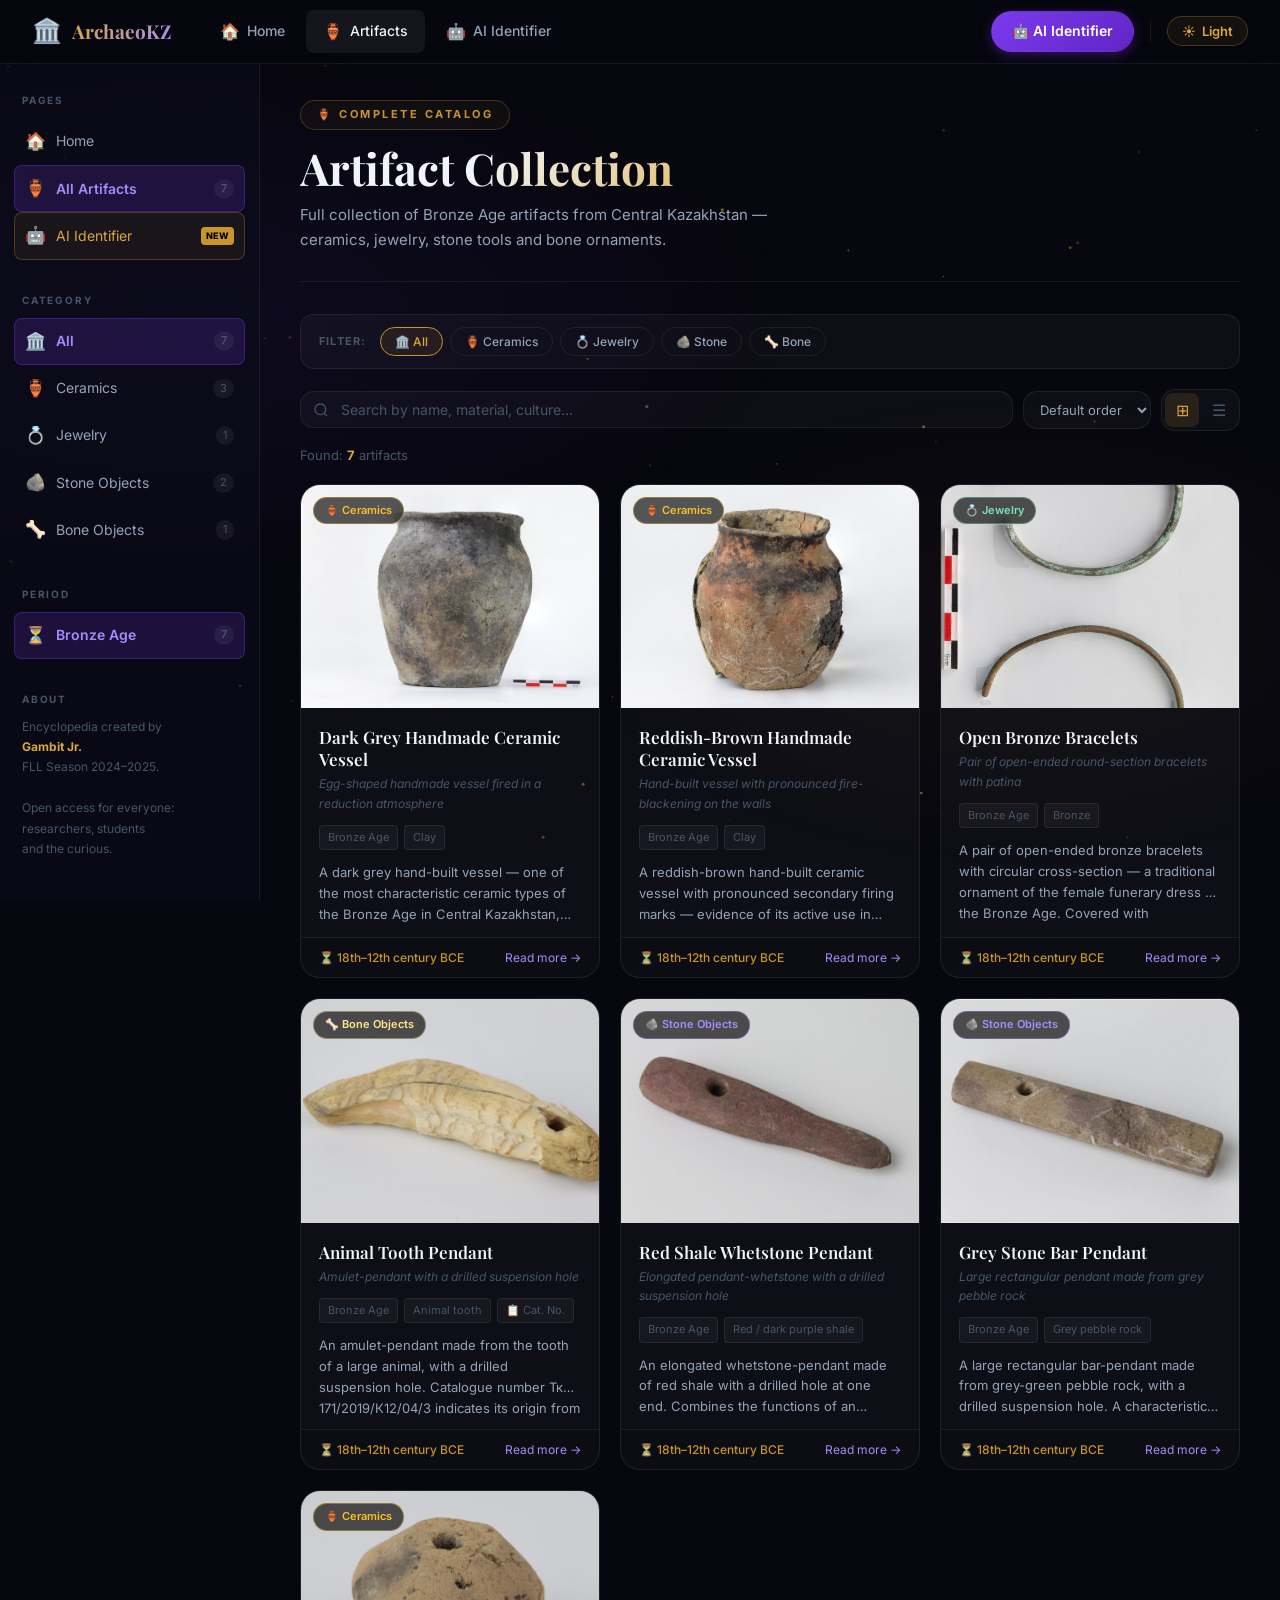
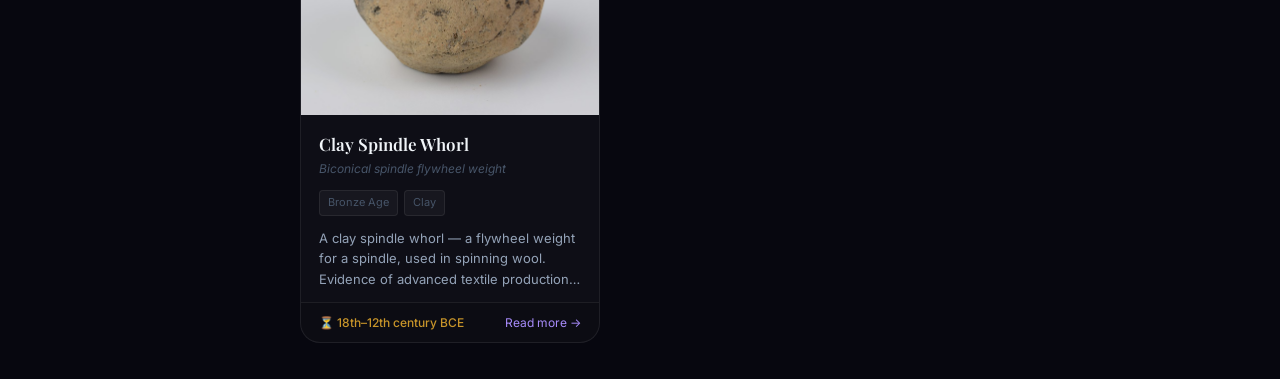
==== commit 8cc8e646: "Update artefacts.html" ====
--- a/artefacts.html
+++ b/artefacts.html
@@ -8,152 +8,275 @@
   <meta property="og:title"       content="Artifacts Catalog — ArchaeoKZ">
   <meta property="og:description" content="Complete catalog of Bronze Age artifacts of Central Asia in open access.">
   <title>Artifacts Catalog — ArchaeoKZ</title>
-  <link rel="stylesheet" href="styles.css">
+  <link rel="preconnect" href="https://fonts.googleapis.com">
+  <link rel="preconnect" href="https://fonts.gstatic.com" crossorigin>
+  <link href="https://fonts.googleapis.com/css2?family=Inter:wght@300;400;500;600;700;800&family=Playfair+Display:ital,wght@0,400;0,600;0,700;1,400;1,600&display=swap" rel="stylesheet">
 
   <style>
-    /* ── PAGE-SPECIFIC OVERRIDES ─────────────────── */
-
-    /* ── THEME TOGGLE BUTTON ───────────────────────── */
+    /* ── RESET ─────────────────────────────────── */
+    *, *::before, *::after { box-sizing: border-box; margin: 0; padding: 0; }
+    html { scroll-behavior: smooth; }
+
+    /* ── VARIABLES ──────────────────────────────── */
+    :root {
+      --bg:        #07070f;
+      --bg2:       #0d0d1a;
+      --bg3:       #13132a;
+      --card:      rgba(255,255,255,0.03);
+      --card-h:    rgba(255,255,255,0.07);
+      --border:    rgba(255,255,255,0.07);
+      --border-a:  rgba(124,58,237,0.35);
+      --purple:    #7c3aed;
+      --purple-l:  #a78bfa;
+      --purple-gl: rgba(124,58,237,0.18);
+      --gold:      #c8952a;
+      --gold-l:    #dba83a;
+      --gold-gl:   rgba(200,149,42,0.18);
+      --text:      #f1f5f9;
+      --text2:     #94a3b8;
+      --text3:     #475569;
+      --nav-h:     64px;
+      --side-w:    260px;
+      --r-sm:      8px;
+      --r-md:      14px;
+      --r-lg:      20px;
+      --tr:        all 0.22s cubic-bezier(.4,0,.2,1);
+      --shadow:    0 4px 32px rgba(0,0,0,0.6);
+    }
+
+    body {
+      font-family: 'Inter', sans-serif;
+      background: var(--bg);
+      color: var(--text);
+      line-height: 1.6;
+      min-height: 100vh;
+      overflow-x: hidden;
+    }
+    a { text-decoration: none; color: inherit; }
+    button { cursor: pointer; font-family: inherit; }
+    img { display: block; width: 100%; height: 100%; object-fit: cover; }
+
+    /* ── SCROLLBAR ──────────────────────────────── */
+    ::-webkit-scrollbar { width: 5px; }
+    ::-webkit-scrollbar-track { background: var(--bg); }
+    ::-webkit-scrollbar-thumb { background: rgba(255,255,255,0.12); border-radius: 3px; }
+
+    /* ── BACKGROUND ─────────────────────────────── */
+    #bg-canvas { position: fixed; inset: 0; z-index: 0; pointer-events: none; }
+    .bg-blobs {
+      position: fixed; inset: 0; z-index: 0; pointer-events: none;
+      background:
+        radial-gradient(ellipse 80% 50% at 15% 35%, rgba(124,58,237,.07) 0%, transparent 60%),
+        radial-gradient(ellipse 60% 45% at 80% 70%, rgba(200,149,42,.05) 0%, transparent 60%);
+    }
+
+    /* ═══════════════════════════════════════════════
+       NAVBAR  — identical to index.html
+    ═══════════════════════════════════════════════ */
+    .navbar {
+      position: fixed; top: 0; left: 0; right: 0;
+      height: var(--nav-h); z-index: 200;
+      display: flex; align-items: center;
+      padding: 0 32px; gap: 0;
+      background: rgba(7,7,15,.85);
+      backdrop-filter: blur(24px);
+      -webkit-backdrop-filter: blur(24px);
+      border-bottom: 1px solid var(--border);
+    }
+
+    .nav-brand {
+      display: flex; align-items: center; gap: 10px;
+      flex-shrink: 0; margin-right: 32px;
+      text-decoration: none;
+    }
+    .nav-logo-icon { font-size: 24px; }
+    .nav-logo-text {
+      font-family: 'Playfair Display', serif;
+      font-size: 19px; font-weight: 700;
+      background: linear-gradient(135deg, var(--gold-l), var(--purple-l));
+      -webkit-background-clip: text; -webkit-text-fill-color: transparent;
+      background-clip: text;
+    }
+
+    .nav-links {
+      display: flex; align-items: center; gap: 4px;
+      flex: 1;
+    }
+    .nav-link {
+      display: inline-flex; align-items: center; gap: 7px;
+      padding: 8px 16px; border-radius: var(--r-sm);
+      font-size: 14px; font-weight: 500;
+      color: var(--text2); border: 1px solid transparent;
+      transition: var(--tr); white-space: nowrap;
+      text-decoration: none;
+    }
+    .nav-link:hover { color: var(--text); background: rgba(255,255,255,.05); }
+    .nav-link.active { color: var(--text); background: rgba(255,255,255,.06); }
+    .nav-link-icon { font-size: 16px; }
+
+    .nav-right {
+      display: flex; align-items: center; gap: 10px;
+      margin-left: auto;
+    }
+    .nav-sep { width: 1px; height: 22px; background: var(--border); flex-shrink: 0; margin: 0 6px; }
+
+    .nav-btn {
+      display: inline-flex; align-items: center; gap: 8px;
+      padding: 8px 20px; border-radius: 100px;
+      font-size: 14px; font-weight: 600;
+      transition: var(--tr); white-space: nowrap;
+      cursor: pointer; text-decoration: none; border: 1px solid transparent;
+    }
+    .nav-btn-primary {
+      background: linear-gradient(135deg, var(--purple) 0%, #6025c5 100%);
+      color: #fff;
+      box-shadow: 0 3px 12px rgba(124,58,237,.35);
+    }
+    .nav-btn-primary:hover { transform: translateY(-1px); box-shadow: 0 6px 20px rgba(124,58,237,.45); }
+
     .theme-btn {
       display: flex; align-items: center; gap: 6px;
       padding: 6px 14px; border-radius: 20px;
-      border: 1px solid rgba(200,149,42,0.35);
-      background: rgba(200,149,42,0.08);
-      color: var(--gold-l, #e8b94f);
-      font-size: 13px; font-weight: 600;
-      cursor: pointer; transition: all 0.25s ease;
-      white-space: nowrap; flex-shrink: 0;
-    }
-    .theme-btn:hover {
-      background: rgba(200,149,42,0.18);
-      border-color: rgba(200,149,42,0.6);
-    }
-    .theme-btn .tb-icon { font-size: 15px; }
-
-    /* ── PAGE HERO ─────────────────────────────────── */
-    .page-hero {
-      padding: 52px 0 40px;
-      text-align: center;
+      border: 1px solid rgba(200,149,42,0.3);
+      background: rgba(200,149,42,0.07);
+      color: var(--gold-l); font-size: 13px; font-weight: 600;
+      cursor: pointer; transition: var(--tr); white-space: nowrap;
+    }
+    .theme-btn:hover { background: rgba(200,149,42,.16); }
+
+    /* ── LAYOUT ─────────────────────────────────── */
+    .app-layout {
+      display: flex; min-height: 100vh;
+      padding-top: var(--nav-h);
+      position: relative; z-index: 1;
+    }
+
+    /* ── SIDEBAR ─────────────────────────────────── */
+    .sidebar {
+      width: var(--side-w); flex-shrink: 0;
+      position: sticky; top: var(--nav-h);
+      height: calc(100vh - var(--nav-h));
+      overflow-y: auto; padding: 28px 14px;
+      border-right: 1px solid var(--border);
+      background: rgba(13,13,26,.6);
+    }
+    .sidebar::-webkit-scrollbar { width: 3px; }
+    .sb-section { margin-bottom: 32px; }
+    .sb-title {
+      font-size: 10px; font-weight: 700;
+      letter-spacing: 1.8px; text-transform: uppercase;
+      color: var(--text3); margin-bottom: 10px; padding: 0 8px;
+    }
+    .sidebar-item {
+      display: flex; align-items: center; gap: 10px;
+      padding: 9px 10px; border-radius: var(--r-sm);
+      cursor: pointer; transition: var(--tr);
+      font-size: 14px; color: var(--text2);
+      border: 1px solid transparent;
+      list-style: none; user-select: none;
+      text-decoration: none;
+    }
+    .sidebar-item:hover { background: var(--card-h); color: var(--text); }
+    .sidebar-item.active {
+      background: var(--purple-gl);
+      border-color: var(--border-a);
+      color: var(--purple-l); font-weight: 600;
+    }
+    .sidebar-item.sb-ai-tool {
+      color: var(--gold-l);
+      background: rgba(200,149,42,.08);
+      border: 1px solid rgba(200,149,42,.3);
+      margin-bottom: 4px;
+    }
+    .sidebar-item.sb-ai-tool:hover { background: rgba(200,149,42,.15); }
+    .sb-badge {
+      margin-left: auto; font-size: 9px; font-weight: 800;
+      padding: 2px 5px; border-radius: 4px;
+      background: var(--gold); color: #000; letter-spacing: .5px;
+    }
+    .sb-icon { font-size: 17px; flex-shrink: 0; }
+    .sb-count {
+      margin-left: auto; font-size: 11px;
+      padding: 1px 7px; border-radius: 10px;
+      background: rgba(255,255,255,.06); color: var(--text3);
+    }
+
+    /* ── MAIN CONTENT ────────────────────────────── */
+    .main-content { flex: 1; min-width: 0; padding: 36px 40px; }
+
+    /* ── PAGE HEADER ─────────────────────────────── */
+    .page-header {
+      margin-bottom: 32px;
+      padding-bottom: 28px;
       border-bottom: 1px solid var(--border);
-      margin-bottom: 36px;
-      position: relative;
-    }
-    .page-hero::after {
-      content: '';
-      position: absolute;
-      inset: 0;
-      background: radial-gradient(ellipse 70% 60% at 50% 40%, rgba(200,149,42,.06) 0%, transparent 70%);
-      pointer-events: none;
     }
     .page-eyebrow {
       display: inline-flex; align-items: center; gap: 8px;
       font-size: 11px; letter-spacing: 2.5px;
       text-transform: uppercase; color: var(--gold);
-      font-weight: 700; margin-bottom: 18px;
-      padding: 6px 18px;
+      font-weight: 700; margin-bottom: 14px;
+      padding: 5px 16px;
       border: 1px solid rgba(200,149,42,.28);
       border-radius: 100px;
       background: rgba(200,149,42,.05);
     }
     .page-title {
       font-family: 'Playfair Display', serif;
-      font-size: clamp(32px, 5vw, 54px);
-      font-weight: 700; line-height: 1.1;
-      margin-bottom: 14px;
+      font-size: clamp(28px, 4vw, 44px);
+      font-weight: 700; line-height: 1.1; margin-bottom: 10px;
       background: linear-gradient(135deg, #f1f5f9 20%, var(--gold-l) 55%, var(--purple-l) 100%);
       -webkit-background-clip: text; -webkit-text-fill-color: transparent;
       background-clip: text;
     }
     .page-subtitle {
-      font-size: 16px; color: var(--text2);
-      max-width: 480px; margin: 0 auto 28px;
-      line-height: 1.7;
-    }
-
-    /* ── STATS ROW ─────────────────────────────────── */
-    .stats-row {
-      display: flex; justify-content: center; gap: 0;
-      flex-wrap: wrap;
-      max-width: 540px; margin: 0 auto;
-      background: var(--card);
-      border: 1px solid var(--border);
-      border-radius: var(--r-lg);
-      overflow: hidden;
-    }
-    .stat-item {
-      flex: 1; min-width: 100px;
-      padding: 18px 16px; text-align: center;
-      border-right: 1px solid var(--border);
-    }
-    .stat-item:last-child { border-right: none; }
-    .stat-val {
-      font-family: 'Playfair Display', serif;
-      font-size: 28px; font-weight: 700;
-      color: var(--gold-l); line-height: 1;
-      margin-bottom: 4px;
-    }
-    .stat-lbl { font-size: 11px; color: var(--text3); letter-spacing: .5px; }
-
-    /* ── FILTER BAR ───────────────────────────────── */
+      font-size: 15px; color: var(--text2); max-width: 520px; line-height: 1.7;
+    }
+
+    /* ── FILTER BAR ──────────────────────────────── */
     .filter-bar {
-      display: flex; align-items: center; gap: 14px;
-      flex-wrap: wrap;
-      padding: 14px 20px;
-      background: var(--card);
-      border: 1px solid var(--border);
-      border-radius: var(--r-md);
-      margin-bottom: 24px;
+      display: flex; align-items: center; gap: 14px; flex-wrap: wrap;
+      padding: 12px 18px;
+      background: var(--card); border: 1px solid var(--border);
+      border-radius: var(--r-md); margin-bottom: 20px;
     }
     .filter-label {
-      font-size: 12px; font-weight: 700;
-      letter-spacing: 1.2px; text-transform: uppercase;
-      color: var(--text3); white-space: nowrap; flex-shrink: 0;
-    }
-    .filter-pills {
-      display: flex; gap: 7px; flex-wrap: wrap; flex: 1;
-    }
+      font-size: 11px; font-weight: 700; letter-spacing: 1.2px;
+      text-transform: uppercase; color: var(--text3);
+      white-space: nowrap; flex-shrink: 0;
+    }
+    .filter-pills { display: flex; gap: 7px; flex-wrap: wrap; flex: 1; }
     .filter-pill {
       display: inline-flex; align-items: center; gap: 5px;
       padding: 6px 14px; border-radius: 100px;
       font-size: 12px; font-weight: 500;
       border: 1px solid var(--border);
       color: var(--text2); cursor: pointer; transition: var(--tr);
-      background: transparent;
+      background: transparent; font-family: inherit;
     }
     .filter-pill:hover { border-color: var(--gold); color: var(--gold-l); }
     .filter-pill.active {
-      border-color: var(--gold);
-      color: var(--gold-l);
+      border-color: var(--gold); color: var(--gold-l);
       background: rgba(200,149,42,.1);
     }
-    .filter-sep { width: 1px; height: 28px; background: var(--border); flex-shrink: 0; }
-
-    /* ── SEARCH & SORT ROW ────────────────────────── */
+
+    /* ── CONTROLS ROW ────────────────────────────── */
     .controls-row {
-      display: flex; align-items: center; gap: 12px;
-      margin-bottom: 28px; flex-wrap: wrap;
-    }
-    .search-wrap {
-      flex: 1; min-width: 200px; position: relative;
-    }
+      display: flex; align-items: center; gap: 10px;
+      margin-bottom: 14px; flex-wrap: wrap;
+    }
+    .search-wrap { flex: 1; min-width: 200px; position: relative; }
     .search-wrap svg {
       position: absolute; left: 13px; top: 50%;
-      transform: translateY(-50%); color: var(--text3);
-      pointer-events: none;
+      transform: translateY(-50%); color: var(--text3); pointer-events: none;
     }
     .search-wrap input {
-      width: 100%;
-      padding: 10px 16px 10px 40px;
-      background: var(--card);
-      border: 1px solid var(--border);
-      border-radius: var(--r-md);
-      color: var(--text); font-size: 14px;
-      outline: none; transition: var(--tr);
-      font-family: inherit;
+      width: 100%; padding: 9px 16px 9px 40px;
+      background: var(--card); border: 1px solid var(--border);
+      border-radius: var(--r-md); color: var(--text);
+      font-size: 14px; outline: none; transition: var(--tr); font-family: inherit;
     }
     .search-wrap input:focus {
-      border-color: var(--gold);
-      background: rgba(200,149,42,.05);
+      border-color: var(--gold); background: rgba(200,149,42,.05);
       box-shadow: 0 0 0 3px rgba(200,149,42,.12);
     }
     .search-wrap input::placeholder { color: var(--text3); }
@@ -161,8 +284,8 @@
     .sort-select {
       background: var(--card); border: 1px solid var(--border);
       color: var(--text2); font-size: 13px;
-      padding: 10px 12px; border-radius: var(--r-md); outline: none;
-      font-family: inherit; cursor: pointer;
+      padding: 9px 12px; border-radius: var(--r-md);
+      outline: none; font-family: inherit; cursor: pointer;
     }
     .sort-select:focus { border-color: var(--gold); }
     .sort-select option { background: var(--bg2); }
@@ -170,60 +293,154 @@
     .view-toggle {
       display: flex; gap: 3px;
       background: var(--card); border: 1px solid var(--border);
-      border-radius: var(--r-md); padding: 4px;
+      border-radius: var(--r-md); padding: 3px;
     }
     .view-btn {
-      width: 36px; height: 36px;
+      width: 34px; height: 34px;
       display: flex; align-items: center; justify-content: center;
       background: transparent; border: none;
       border-radius: 8px; color: var(--text3);
-      font-size: 17px; transition: var(--tr); cursor: pointer;
-    }
-    .view-btn.active, .view-btn:hover {
-      background: rgba(200,149,42,.15); color: var(--gold-l);
-    }
-
-    /* ── RESULT META ──────────────────────────────── */
-    .result-meta {
-      font-size: 13px; color: var(--text3);
-      margin-bottom: 16px;
-    }
+      font-size: 16px; transition: var(--tr); cursor: pointer;
+    }
+    .view-btn.active, .view-btn:hover { background: rgba(200,149,42,.14); color: var(--gold-l); }
+
+    /* ── RESULT META ─────────────────────────────── */
+    .result-meta { font-size: 13px; color: var(--text3); margin-bottom: 18px; }
     .result-meta strong { color: var(--gold-l); }
 
-    /* ── EQUAL-HEIGHT GRID (overrides artifacts-grid row alignment) ── */
+    /* ── ARTIFACT GRID (equal height rows) ──────── */
     .artifacts-grid {
-      align-items: stretch !important;
-    }
-
-    /* ── BACK LINK ─────────────────────────────────── */
-    .back-nav {
-      display: inline-flex; align-items: center; gap: 8px;
-      font-size: 13px; color: var(--text3);
-      margin-bottom: 32px; cursor: pointer;
-      transition: var(--tr);
-      text-decoration: none;
-    }
-    .back-nav:hover { color: var(--gold-l); }
-    .back-nav svg { flex-shrink: 0; }
-
-    /* ── ARTICLE OVERLAY ──────────────────────────── */
+      display: grid;
+      grid-template-columns: repeat(auto-fill, minmax(272px, 1fr));
+      gap: 20px; align-items: stretch;
+    }
+    .artifacts-list { display: flex; flex-direction: column; gap: 12px; }
+
+    /* ── GRID CARD ───────────────────────────────── */
+    .artifact-card {
+      background: var(--card); border: 1px solid var(--border);
+      border-radius: var(--r-lg); overflow: hidden;
+      cursor: pointer; transition: var(--tr);
+      animation: fadeUp .4s ease both;
+      display: flex; flex-direction: column;
+    }
+    .artifact-card:hover {
+      border-color: var(--border-a); background: var(--card-h);
+      transform: translateY(-5px);
+      box-shadow: var(--shadow), 0 0 45px rgba(124,58,237,.12);
+    }
+    .card-img-wrap {
+      position: relative; aspect-ratio: 4/3; overflow: hidden;
+      background: var(--bg2); flex-shrink: 0;
+    }
+    .card-img-wrap img { transition: transform .5s ease; }
+    .artifact-card:hover .card-img-wrap img { transform: scale(1.06); }
+    .img-placeholder {
+      width: 100%; height: 100%;
+      display: flex; flex-direction: column;
+      align-items: center; justify-content: center; gap: 8px;
+    }
+    .ph-icon { font-size: 44px; opacity: .45; }
+    .ph-label { font-size: 11px; color: var(--text3); letter-spacing: .5px; }
+    .card-badge {
+      position: absolute; top: 12px; left: 12px;
+      padding: 4px 11px; border-radius: 100px;
+      font-size: 11px; font-weight: 600;
+      background: rgba(0,0,0,.65); backdrop-filter: blur(8px);
+      border: 1px solid rgba(255,255,255,.1);
+    }
+    .badge-ceramics { color: #fbbf24; border-color: rgba(251,191,36,.4); }
+    .badge-jewelry  { color: #6ee7b7; border-color: rgba(110,231,183,.4); }
+    .badge-stone    { color: #a78bfa; border-color: rgba(167,139,250,.4); }
+    .badge-bone     { color: #fde68a; border-color: rgba(253,230,138,.4); }
+
+    .card-body {
+      padding: 18px 18px 12px;
+      flex: 1; display: flex; flex-direction: column;
+    }
+    .card-title {
+      font-family: 'Playfair Display', serif;
+      font-size: 17px; font-weight: 600;
+      margin-bottom: 4px; line-height: 1.3;
+    }
+    .card-sub { font-size: 12px; color: var(--text3); font-style: italic; margin-bottom: 12px; }
+    .card-meta { display: flex; flex-wrap: wrap; gap: 6px; margin-bottom: 12px; }
+    .meta-tag {
+      font-size: 11px; padding: 3px 8px;
+      background: rgba(255,255,255,.04); border: 1px solid var(--border);
+      border-radius: 4px; color: var(--text3);
+    }
+    .card-abstract {
+      font-size: 13px; color: var(--text2); line-height: 1.6;
+      display: -webkit-box; -webkit-line-clamp: 3;
+      -webkit-box-orient: vertical; overflow: hidden;
+      flex: 1;
+    }
+    /* footer always at the bottom */
+    .card-footer {
+      display: flex; align-items: center; justify-content: space-between;
+      padding: 10px 18px; border-top: 1px solid var(--border);
+      background: rgba(0,0,0,.12);
+      margin-top: auto; flex-shrink: 0;
+    }
+    .footer-period { font-size: 12px; color: var(--gold); font-weight: 500; }
+    .footer-link   { font-size: 12px; color: var(--purple-l); }
+
+    /* ── LIST CARD ───────────────────────────────── */
+    .list-card {
+      display: flex; align-items: center; gap: 16px;
+      background: var(--card); border: 1px solid var(--border);
+      border-radius: var(--r-md); padding: 14px;
+      cursor: pointer; transition: var(--tr);
+      animation: fadeUp .35s ease both;
+    }
+    .list-card:hover {
+      border-color: var(--border-a); background: var(--card-h);
+      transform: translateX(5px);
+      box-shadow: -3px 0 0 var(--purple);
+    }
+    .list-thumb {
+      width: 82px; height: 82px; border-radius: var(--r-sm);
+      overflow: hidden; flex-shrink: 0; background: var(--bg2);
+    }
+    .list-body { flex: 1; min-width: 0; }
+    .list-title {
+      font-family: 'Playfair Display', serif;
+      font-size: 16px; font-weight: 600; margin-bottom: 6px;
+    }
+    .list-meta { display: flex; gap: 6px; flex-wrap: wrap; margin-bottom: 6px; }
+    .list-abstract {
+      font-size: 13px; color: var(--text2); line-height: 1.5;
+      display: -webkit-box; -webkit-line-clamp: 2;
+      -webkit-box-orient: vertical; overflow: hidden;
+    }
+    .list-arrow { font-size: 22px; color: var(--text3); flex-shrink: 0; padding: 0 6px; }
+
+    /* ── EMPTY STATE ─────────────────────────────── */
+    .empty-state { text-align: center; padding: 72px 32px; color: var(--text3); }
+    .empty-icon  { font-size: 52px; margin-bottom: 18px; }
+    .empty-title { font-size: 20px; font-weight: 600; color: var(--text2); margin-bottom: 8px; }
+    .empty-text  { font-size: 14px; margin-bottom: 20px; line-height: 1.6; }
+    .btn-ghost {
+      padding: 9px 20px; border: 1px solid var(--border);
+      border-radius: var(--r-sm); background: transparent;
+      color: var(--text2); font-size: 13px; transition: var(--tr);
+      font-family: inherit;
+    }
+    .btn-ghost:hover { border-color: var(--purple); color: var(--purple-l); }
+
+    /* ── ARTICLE OVERLAY ─────────────────────────── */
     #article-overlay {
-      display: none;
-      position: fixed; inset: 0; z-index: 500;
-      background: rgba(0,0,0,.65);
-      backdrop-filter: blur(6px);
-      overflow-y: auto;
-      animation: fadeIn .22s ease;
+      display: none; position: fixed; inset: 0; z-index: 500;
+      background: rgba(0,0,0,.7); backdrop-filter: blur(8px);
+      overflow-y: auto; animation: fadeIn .2s ease;
     }
     #article-overlay.open { display: flex; justify-content: center; padding: 40px 20px; }
     .overlay-panel {
-      background: var(--bg2);
-      border: 1px solid var(--border);
-      border-radius: var(--r-lg);
-      max-width: 1020px; width: 100%;
-      padding: 40px;
-      position: relative;
-      animation: fadeUp .3s ease;
+      background: var(--bg2); border: 1px solid var(--border);
+      border-radius: var(--r-lg); max-width: 1020px; width: 100%;
+      padding: 44px; position: relative; animation: fadeUp .3s ease;
+      height: fit-content;
     }
     .overlay-close {
       position: absolute; top: 18px; right: 20px;
@@ -233,136 +450,201 @@
       display: flex; align-items: center; justify-content: center;
       cursor: pointer; transition: var(--tr);
     }
-    .overlay-close:hover { background: rgba(255,255,255,.14); color: var(--text); }
+    .overlay-close:hover { background: rgba(255,255,255,.15); color: var(--text); }
+
+    /* ── ARTICLE INSIDE OVERLAY ──────────────────── */
+    .article-breadcrumb {
+      display: flex; align-items: center; gap: 8px;
+      font-size: 13px; color: var(--text3);
+      margin-bottom: 28px; flex-wrap: wrap;
+    }
+    .bc-link { color: var(--purple-l); cursor: pointer; }
+    .bc-link:hover { text-decoration: underline; }
+    .bc-sep { color: var(--text3); }
+    .article-header { margin-bottom: 32px; padding-bottom: 24px; border-bottom: 1px solid var(--border); }
+    .article-badge {
+      display: inline-flex; align-items: center; gap: 6px;
+      padding: 5px 14px; border-radius: 100px;
+      font-size: 12px; font-weight: 700; margin-bottom: 16px;
+      background: var(--purple-gl); border: 1px solid var(--border-a);
+      color: var(--purple-l);
+    }
+    .article-title {
+      font-family: 'Playfair Display', serif;
+      font-size: clamp(24px, 3.5vw, 38px);
+      font-weight: 700; line-height: 1.15; margin-bottom: 10px;
+    }
+    .article-subtitle { font-size: 16px; color: var(--text2); font-style: italic; margin-bottom: 16px; }
+    .article-abstract {
+      font-size: 15px; color: var(--text2); line-height: 1.75;
+      padding: 16px 20px; border-left: 3px solid var(--purple);
+      background: var(--purple-gl); border-radius: 0 var(--r-sm) var(--r-sm) 0;
+      font-style: italic;
+    }
+    .article-layout {
+      display: grid; grid-template-columns: 1fr 290px;
+      gap: 44px; align-items: start; margin-bottom: 44px;
+    }
+    .article-body h3 {
+      font-family: 'Playfair Display', serif;
+      font-size: 20px; font-weight: 600;
+      margin: 28px 0 10px; color: var(--text);
+      padding-bottom: 8px; border-bottom: 1px solid var(--border);
+    }
+    .article-body p { font-size: 15px; color: var(--text2); line-height: 1.85; margin-bottom: 14px; }
+    .article-body strong { color: var(--text); }
+    .article-gallery {
+      display: grid; grid-template-columns: repeat(auto-fill, minmax(180px, 1fr));
+      gap: 10px; margin: 18px 0;
+    }
+    .gallery-item {
+      border-radius: var(--r-sm); overflow: hidden;
+      aspect-ratio: 1; cursor: zoom-in;
+      background: var(--bg2); transition: var(--tr);
+      border: 1px solid var(--border);
+    }
+    .gallery-item:hover { transform: scale(1.02); border-color: var(--border-a); }
+    .article-tags {
+      display: flex; flex-wrap: wrap; gap: 8px; align-items: center;
+      margin-top: 32px; padding-top: 22px; border-top: 1px solid var(--border);
+    }
+    .tags-label { font-size: 13px; color: var(--text3); margin-right: 4px; }
+    .article-tag {
+      padding: 5px 12px; border: 1px solid var(--border);
+      border-radius: 100px; font-size: 12px;
+      color: var(--text3); cursor: pointer; transition: var(--tr);
+    }
+    .article-tag:hover { border-color: var(--gold); color: var(--gold-l); }
+    .article-infobox {
+      background: var(--card); border: 1px solid var(--border);
+      border-radius: var(--r-md); overflow: hidden;
+      position: sticky; top: 20px;
+    }
+    .infobox-header {
+      padding: 14px 18px; text-align: center;
+      background: var(--purple-gl); border-bottom: 1px solid var(--border);
+    }
+    .infobox-title { font-family: 'Playfair Display', serif; font-size: 14px; font-weight: 600; }
+    .infobox-img { aspect-ratio: 4/3; overflow: hidden; background: var(--bg2); }
+    .infobox-data { padding: 14px 16px; }
+    .infobox-row {
+      display: grid; grid-template-columns: auto 1fr;
+      gap: 4px 12px; padding: 7px 0;
+      border-bottom: 1px solid rgba(255,255,255,.03); font-size: 13px;
+    }
+    .infobox-row:last-child { border-bottom: none; }
+    .info-label { font-weight: 600; color: var(--text3); white-space: nowrap; }
+    .info-value { color: var(--text2); }
+    .related-section { margin-top: 48px; padding-top: 32px; border-top: 2px solid var(--border); }
+    .related-title { font-family: 'Playfair Display', serif; font-size: 24px; margin-bottom: 20px; }
+
+    /* ── LIGHTBOX ────────────────────────────────── */
+    #lightbox {
+      position: fixed; inset: 0; background: rgba(0,0,0,.93);
+      z-index: 9999; display: flex; align-items: center; justify-content: center;
+      animation: fadeIn .2s ease; cursor: zoom-out;
+    }
+    #lightbox img { max-width: 90vw; max-height: 90vh; object-fit: contain; border-radius: var(--r-sm); width: auto; height: auto; }
+    #lightbox button {
+      position: absolute; top: 20px; right: 20px;
+      width: 40px; height: 40px; border-radius: 50%;
+      background: rgba(255,255,255,.12); border: none;
+      color: #fff; font-size: 20px;
+      display: flex; align-items: center; justify-content: center;
+      cursor: pointer; transition: var(--tr);
+    }
+    #lightbox button:hover { background: rgba(255,255,255,.22); }
+
+    /* ── ANIMATIONS ──────────────────────────────── */
+    @keyframes fadeUp { from { opacity:0; transform:translateY(18px); } to { opacity:1; transform:translateY(0); } }
+    @keyframes fadeIn { from { opacity:0; } to { opacity:1; } }
 
     /* ── LIGHT THEME ─────────────────────────────── */
-    html[data-theme="light"] {
-      --bg-primary:   #f4ede0;
-      --bg-secondary: #ede3d0;
-      --bg-card:      #fdf8f0;
-      --border-col:   rgba(100,70,20,0.18);
-      --text1:        #1a1208;
-      --text2:        #3a2a10;
-      --text3:        #6b5530;
-      --gold-l:       #8b6014;
-      --gold-d:       #c8952a;
-    }
-    html[data-theme="light"] body { background-color: #f4ede0; color: #1a1208; }
-    html[data-theme="light"] .navbar {
-      background: rgba(232,220,200,0.97);
-      border-bottom-color: rgba(100,70,20,0.18);
-    }
-    html[data-theme="light"] .sidebar {
-      background: rgba(237,227,208,0.97);
-      border-right-color: rgba(100,70,20,0.15);
-    }
+    html[data-theme="light"] body { background: #f4ede0; color: #1a1208; }
+    html[data-theme="light"] .navbar { background: rgba(232,220,200,.97); border-bottom-color: rgba(100,70,20,.18); }
+    html[data-theme="light"] .nav-link { color: #3a2a10; }
+    html[data-theme="light"] .nav-link:hover { background: rgba(100,70,20,.07); color: #1a1208; }
+    html[data-theme="light"] .nav-logo-text { background: linear-gradient(135deg,#8b4e0f,#6b3a9e); -webkit-background-clip:text; background-clip:text; }
+    html[data-theme="light"] .sidebar { background: rgba(237,227,208,.97); border-right-color: rgba(100,70,20,.15); }
     html[data-theme="light"] .sidebar-item { color: #3a2a10; }
-    html[data-theme="light"] .sidebar-item:hover,
-    html[data-theme="light"] .sidebar-item.active {
-      background: rgba(200,149,42,0.15); color: #8b6014;
-    }
-    html[data-theme="light"] .artifact-card {
-      background: #fdf8f0; border-color: rgba(100,70,20,0.15);
-      box-shadow: 0 2px 12px rgba(80,50,10,0.08);
-    }
-    html[data-theme="light"] .artifact-card:hover {
-      border-color: rgba(200,149,42,0.5);
-      box-shadow: 0 8px 28px rgba(80,50,10,0.15);
-    }
+    html[data-theme="light"] .sidebar-item:hover, html[data-theme="light"] .sidebar-item.active { background: rgba(200,149,42,.15); color: #8b6014; }
+    html[data-theme="light"] .sb-title { color: #8b6014; }
+    html[data-theme="light"] .sb-count { background: rgba(100,70,20,.1); color: #8b6014; }
+    html[data-theme="light"] .artifact-card { background: #fdf8f0; border-color: rgba(100,70,20,.15); box-shadow: 0 2px 12px rgba(80,50,10,.08); }
+    html[data-theme="light"] .artifact-card:hover { border-color: rgba(200,149,42,.5); box-shadow: 0 8px 28px rgba(80,50,10,.15); }
     html[data-theme="light"] .card-title { color: #1a1208; }
-    html[data-theme="light"] .card-sub   { color: #6b5530; }
+    html[data-theme="light"] .card-sub { color: #6b5530; }
     html[data-theme="light"] .card-abstract { color: #3a2a10; }
-    html[data-theme="light"] .filter-bar, html[data-theme="light"] .stats-row,
-    html[data-theme="light"] .search-wrap input, html[data-theme="light"] .sort-select {
-      background: #fdf8f0; border-color: rgba(100,70,20,0.18); color: #1a1208;
-    }
-    html[data-theme="light"] .filter-pill { color: #3a2a10; }
-    html[data-theme="light"] .filter-pill.active { color: #8b6014; }
-    html[data-theme="light"] .page-title {
-      background: linear-gradient(135deg, #2d1f0a 20%, #8b4e0f 55%, #6b3a9e 100%);
-      -webkit-background-clip: text; -webkit-text-fill-color: transparent; background-clip: text;
-    }
+    html[data-theme="light"] .list-card { background: #fdf8f0; border-color: rgba(100,70,20,.15); }
+    html[data-theme="light"] .filter-bar { background: rgba(253,248,240,.9); border-color: rgba(100,70,20,.15); }
+    html[data-theme="light"] .filter-pill { color: #3a2a10; border-color: rgba(100,70,20,.2); }
+    html[data-theme="light"] .filter-pill.active { color: #8b6014; border-color: #c8952a; background: rgba(200,149,42,.1); }
+    html[data-theme="light"] .search-wrap input { background: #fdf8f0; border-color: rgba(100,70,20,.2); color: #1a1208; }
+    html[data-theme="light"] .search-wrap input::placeholder { color: #9a7a4a; }
+    html[data-theme="light"] .sort-select { background: #fdf8f0; border-color: rgba(100,70,20,.2); color: #1a1208; }
+    html[data-theme="light"] .page-title { background: linear-gradient(135deg,#2d1f0a 20%,#8b4e0f 55%,#6b3a9e 100%); -webkit-background-clip:text; -webkit-text-fill-color:transparent; background-clip:text; }
     html[data-theme="light"] .page-subtitle { color: #4a3520; }
-    html[data-theme="light"] .stat-lbl { color: #6b5530; }
     html[data-theme="light"] .result-meta { color: #6b5530; }
-    html[data-theme="light"] .back-nav { color: #6b5530; }
-    html[data-theme="light"] .overlay-panel { background: #fdf8f0; border-color: rgba(100,70,20,0.18); }
-    html[data-theme="light"] .article-title  { color: #1a1208; }
+    html[data-theme="light"] .overlay-panel { background: #fdf8f0; border-color: rgba(100,70,20,.18); }
+    html[data-theme="light"] .article-title { color: #1a1208; }
     html[data-theme="light"] .article-subtitle { color: #6b5530; }
-    html[data-theme="light"] .article-abstract {
-      background: rgba(200,149,42,0.08); border-left-color: #c8952a; color: #3a2a10;
-    }
-    html[data-theme="light"] .article-infobox {
-      background: #fdf8f0; border-color: rgba(100,70,20,0.18);
-    }
+    html[data-theme="light"] .article-abstract { background: rgba(200,149,42,.08); border-left-color: #c8952a; color: #3a2a10; }
+    html[data-theme="light"] .article-infobox { background: #fdf8f0; border-color: rgba(100,70,20,.18); }
     html[data-theme="light"] .info-label { color: #8b6014; }
     html[data-theme="light"] .info-value { color: #1a1208; }
-    html[data-theme="light"] .theme-btn {
-      border-color: rgba(100,70,20,0.3); background: rgba(100,70,20,0.08); color: #8b6014;
-    }
-    html[data-theme="light"] .nav-logo-text { color: #8b6014; }
-    html[data-theme="light"] .nav-tagline   { color: #6b5530; }
-    html[data-theme="light"] .nav-stat-val  { color: #8b6014; }
-    html[data-theme="light"] .nav-stat-label { color: #6b5530; }
-    html[data-theme="light"] .nav-search input { color: #1a1208; }
-    html[data-theme="light"] .nav-search input::placeholder { color: #9a7a4a; }
-    html[data-theme="light"] .bg-blobs { opacity: 0.25; }
-    html[data-theme="light"] #bg-canvas { opacity: 0.3; }
-
-    /* ── CATEGORY BADGE COLORS ──────────────────── */
-    .pill-all      { }
-    .pill-ceramics { }
-    .pill-jewelry  { }
-    .pill-stone    { }
-    .pill-bone     { }
+    html[data-theme="light"] .article-body p { color: #2a1e08; }
+    html[data-theme="light"] .article-body h3 { color: #8b6014; }
+    html[data-theme="light"] .theme-btn { border-color: rgba(100,70,20,.3); background: rgba(100,70,20,.07); color: #8b6014; }
+    html[data-theme="light"] .nav-sep { background: rgba(100,70,20,.18); }
+    html[data-theme="light"] .bg-blobs { opacity: .25; }
+    html[data-theme="light"] #bg-canvas { opacity: .3; }
+
+    /* ── RESPONSIVE ──────────────────────────────── */
+    @media (max-width: 900px) {
+      .sidebar { display: none; }
+      .main-content { padding: 20px; }
+      .article-layout { grid-template-columns: 1fr; }
+      .article-infobox { position: static; }
+      .nav-links { display: none; }
+    }
+    @media (max-width: 540px) {
+      .overlay-panel { padding: 24px 18px; }
+    }
   </style>
 </head>
 <body>
 
-<!-- ─── BACKGROUND ───────────────────────────── -->
+<!-- ─── BACKGROUND ──────────────────────────── -->
 <canvas id="bg-canvas"></canvas>
 <div class="bg-blobs"></div>
 
-<!-- ─── NAVBAR ──────────────────────────────── -->
+<!-- ═══════════════════════════════════════════
+     NAVBAR — same as index.html
+═══════════════════════════════════════════ -->
 <nav class="navbar" role="navigation" aria-label="Main navigation">
 
-  <a href="index.html" class="nav-logo" aria-label="Go to homepage">
-    <!-- logo -->
+  <a href="index.html" class="nav-brand" aria-label="ArchaeoKZ homepage">
+    <span class="nav-logo-icon">🏛️</span>
+    <span class="nav-logo-text">ArchaeoKZ</span>
   </a>
 
-  <div class="nav-divider"></div>
-  <p class="nav-tagline">Open Encyclopedia of<br>Kazakhstan Archaeology</p>
-
-  <div class="nav-search">
-    <svg width="16" height="16" fill="none" stroke="currentColor" stroke-width="2"
-         viewBox="0 0 24 24" aria-hidden="true">
-      <circle cx="11" cy="11" r="8"/><path d="M21 21l-4.35-4.35"/>
-    </svg>
-    <input id="search-input" type="search"
-           placeholder="Search artifacts, cultures, materials…"
-           aria-label="Search the encyclopedia"
-           autocomplete="off">
+  <div class="nav-links" role="list">
+    <a href="index.html"     class="nav-link"        role="listitem"><span class="nav-link-icon">🏠</span> Home</a>
+    <a href="artifacts.html" class="nav-link active"  role="listitem"><span class="nav-link-icon">🏺</span> Artifacts</a>
+    <a href="identify.html"  class="nav-link"         role="listitem"><span class="nav-link-icon">🤖</span> AI Identifier</a>
   </div>
 
-  <button class="theme-btn" id="theme-toggle" aria-label="Toggle theme" title="Switch theme">
-    <span class="tb-icon" id="theme-icon">☀️</span>
-    <span id="theme-label">Light</span>
-  </button>
-
-  <div class="nav-stats" aria-label="Encyclopedia statistics">
-    <div class="nav-stat">
-      <div class="nav-stat-val">7</div>
-      <div class="nav-stat-label">Artifacts</div>
-    </div>
-    <div class="nav-stat">
-      <div class="nav-stat-val">4</div>
-      <div class="nav-stat-label">Categories</div>
-    </div>
-    <div class="nav-stat">
-      <div class="nav-stat-val">KZ</div>
-      <div class="nav-stat-label">Region</div>
-    </div>
+  <div class="nav-right">
+    <a href="identify.html" class="nav-btn nav-btn-primary" aria-label="Open AI Identifier">
+      🤖 AI Identifier
+    </a>
+    <div class="nav-sep"></div>
+    <button class="theme-btn" id="theme-toggle" aria-label="Toggle colour theme">
+      <span id="theme-icon">☀️</span>
+      <span id="theme-label">Light</span>
+    </button>
   </div>
+
 </nav>
 
 <!-- ─── APP LAYOUT ──────────────────────────── -->
@@ -372,62 +654,27 @@
   <aside class="sidebar" role="navigation" aria-label="Encyclopedia sections">
 
     <div class="sb-section">
-      <div class="sb-title">Navigation</div>
-      <a href="index.html" class="sidebar-item">
-        <span class="sb-icon">🏠</span>
-        <span>Home</span>
-      </a>
-      <a href="artifacts.html" class="sidebar-item active">
-        <span class="sb-icon">🏺</span>
-        <span>All Artifacts</span>
-        <span class="sb-count">7</span>
-      </a>
-      <a href="identify.html" class="sidebar-item sb-ai-tool">
-        <span class="sb-icon">🤖</span>
-        <span>AI Identifier</span>
-        <span class="sb-badge">NEW</span>
-      </a>
+      <div class="sb-title">Pages</div>
+      <a href="index.html"     class="sidebar-item"><span class="sb-icon">🏠</span><span>Home</span></a>
+      <a href="artifacts.html" class="sidebar-item active"><span class="sb-icon">🏺</span><span>All Artifacts</span><span class="sb-count">7</span></a>
+      <a href="identify.html"  class="sidebar-item sb-ai-tool"><span class="sb-icon">🤖</span><span>AI Identifier</span><span class="sb-badge">NEW</span></a>
     </div>
 
     <div class="sb-section">
       <div class="sb-title">Category</div>
       <ul style="list-style:none">
-        <li class="sidebar-item active" data-cat="all">
-          <span class="sb-icon">🏛️</span>
-          <span>All</span>
-          <span class="sb-count">7</span>
-        </li>
-        <li class="sidebar-item" data-cat="ceramics">
-          <span class="sb-icon">🏺</span>
-          <span>Ceramics</span>
-          <span class="sb-count">3</span>
-        </li>
-        <li class="sidebar-item" data-cat="jewelry">
-          <span class="sb-icon">💍</span>
-          <span>Jewelry</span>
-          <span class="sb-count">1</span>
-        </li>
-        <li class="sidebar-item" data-cat="stone">
-          <span class="sb-icon">🪨</span>
-          <span>Stone Objects</span>
-          <span class="sb-count">2</span>
-        </li>
-        <li class="sidebar-item" data-cat="bone">
-          <span class="sb-icon">🦴</span>
-          <span>Bone Objects</span>
-          <span class="sb-count">1</span>
-        </li>
+        <li class="sidebar-item active" data-cat="all">     <span class="sb-icon">🏛️</span><span>All</span>          <span class="sb-count">7</span></li>
+        <li class="sidebar-item" data-cat="ceramics">       <span class="sb-icon">🏺</span><span>Ceramics</span>      <span class="sb-count">3</span></li>
+        <li class="sidebar-item" data-cat="jewelry">        <span class="sb-icon">💍</span><span>Jewelry</span>       <span class="sb-count">1</span></li>
+        <li class="sidebar-item" data-cat="stone">          <span class="sb-icon">🪨</span><span>Stone Objects</span> <span class="sb-count">2</span></li>
+        <li class="sidebar-item" data-cat="bone">           <span class="sb-icon">🦴</span><span>Bone Objects</span>  <span class="sb-count">1</span></li>
       </ul>
     </div>
 
     <div class="sb-section">
       <div class="sb-title">Period</div>
       <ul style="list-style:none">
-        <li class="sidebar-item active" data-cat="all">
-          <span class="sb-icon">⏳</span>
-          <span>Bronze Age</span>
-          <span class="sb-count">7</span>
-        </li>
+        <li class="sidebar-item active" data-cat="all"><span class="sb-icon">⏳</span><span>Bronze Age</span><span class="sb-count">7</span></li>
       </ul>
     </div>
 
@@ -436,7 +683,6 @@
       <div style="padding:0 8px;font-size:12px;color:var(--text3);line-height:1.7">
         Encyclopedia created by<br>
         <strong style="color:var(--gold-l)">Gambit Jr.</strong><br>
-        as part of Innovation Project<br>
         FLL Season 2024–2025.<br><br>
         Open access for everyone:<br>
         researchers, students<br>
@@ -449,65 +695,36 @@
   <!-- MAIN -->
   <main class="main-content" role="main">
 
-    <!-- Back link -->
-    <a href="index.html" class="back-nav" aria-label="Back to homepage">
-      <svg width="16" height="16" fill="none" stroke="currentColor" stroke-width="2" viewBox="0 0 24 24">
-        <path d="M19 12H5M5 12l7 7M5 12l7-7"/>
-      </svg>
-      Back to Encyclopedia
-    </a>
-
-    <!-- Page Hero -->
-    <section class="page-hero" aria-labelledby="page-title">
+    <!-- Page Header -->
+    <header class="page-header">
       <div class="page-eyebrow">🏺 Complete Catalog</div>
       <h1 class="page-title" id="page-title">Artifact Collection</h1>
       <p class="page-subtitle">
-        Explore the full collection of Bronze Age artifacts from Central Kazakhstan — ceramics, jewelry, stone tools and bone ornaments.
+        Full collection of Bronze Age artifacts from Central Kazakhstan — ceramics, jewelry, stone tools and bone ornaments.
       </p>
-
-      <div class="stats-row" aria-label="Collection statistics">
-        <div class="stat-item">
-          <div class="stat-val">7</div>
-          <div class="stat-lbl">Artifacts</div>
-        </div>
-        <div class="stat-item">
-          <div class="stat-val">4</div>
-          <div class="stat-lbl">Categories</div>
-        </div>
-        <div class="stat-item">
-          <div class="stat-val">~3500</div>
-          <div class="stat-lbl">Years of History</div>
-        </div>
-        <div class="stat-item">
-          <div class="stat-val">KZ</div>
-          <div class="stat-lbl">Region</div>
-        </div>
-      </div>
-    </section>
+    </header>
 
     <!-- Filter bar -->
     <div class="filter-bar" role="toolbar" aria-label="Filter by category">
       <span class="filter-label">Filter:</span>
       <div class="filter-pills" role="tablist">
-        <button class="filter-pill active" data-cat="all" role="tab" aria-selected="true">🏛️ All</button>
-        <button class="filter-pill" data-cat="ceramics" role="tab">🏺 Ceramics</button>
-        <button class="filter-pill" data-cat="jewelry" role="tab">💍 Jewelry</button>
-        <button class="filter-pill" data-cat="stone" role="tab">🪨 Stone</button>
-        <button class="filter-pill" data-cat="bone" role="tab">🦴 Bone</button>
+        <button class="filter-pill active" data-cat="all"      role="tab">🏛️ All</button>
+        <button class="filter-pill" data-cat="ceramics"        role="tab">🏺 Ceramics</button>
+        <button class="filter-pill" data-cat="jewelry"         role="tab">💍 Jewelry</button>
+        <button class="filter-pill" data-cat="stone"           role="tab">🪨 Stone</button>
+        <button class="filter-pill" data-cat="bone"            role="tab">🦴 Bone</button>
       </div>
     </div>
 
-    <!-- Controls row -->
+    <!-- Controls -->
     <div class="controls-row">
       <div class="search-wrap">
-        <svg width="16" height="16" fill="none" stroke="currentColor" stroke-width="2"
-             viewBox="0 0 24 24" aria-hidden="true">
+        <svg width="16" height="16" fill="none" stroke="currentColor" stroke-width="2" viewBox="0 0 24 24" aria-hidden="true">
           <circle cx="11" cy="11" r="8"/><path d="M21 21l-4.35-4.35"/>
         </svg>
         <input id="catalog-search" type="search"
                placeholder="Search by name, material, culture…"
-               aria-label="Search artifacts"
-               autocomplete="off">
+               aria-label="Search artifacts" autocomplete="off">
       </div>
       <select id="sort-select" class="sort-select" aria-label="Sort order">
         <option value="default">Default order</option>
@@ -516,21 +733,19 @@
         <option value="category">By Category</option>
       </select>
       <div class="view-toggle" role="group" aria-label="Display mode">
-        <button class="view-btn active" data-view="grid" title="Grid" aria-label="Grid view">⊞</button>
-        <button class="view-btn" data-view="list" title="List" aria-label="List view">☰</button>
+        <button class="view-btn active" data-view="grid" title="Grid"  aria-label="Grid view">⊞</button>
+        <button class="view-btn"        data-view="list" title="List"  aria-label="List view">☰</button>
       </div>
     </div>
 
     <!-- Result count -->
-    <div class="result-meta">
-      Found: <strong><span id="result-count">7</span></strong> artifacts
-    </div>
-
-    <!-- Cards -->
+    <div class="result-meta">Found: <strong><span id="result-count">7</span></strong> artifacts</div>
+
+    <!-- Cards container -->
     <div id="artifacts-container" class="artifacts-grid" role="list" aria-label="Artifacts"></div>
 
   </main>
-</div><!-- /.app-layout -->
+</div>
 
 <!-- ─── ARTICLE OVERLAY ──────────────────── -->
 <div id="article-overlay" role="dialog" aria-modal="true" aria-label="Artifact detail">
@@ -542,197 +757,160 @@
 
 <script src="encyclopedia.js"></script>
 <script>
-  // ─── OVERRIDE openArticle to use overlay ──────
+  // ── Override openArticle → overlay ────────────
   window.openArticle = function(id) {
     const artifact = ARTIFACTS.find(a => a.id === id);
     if (!artifact) return;
     const overlay = document.getElementById('article-overlay');
-    const av = document.getElementById('article-view');
-    av.innerHTML = renderArticle(artifact);
+    document.getElementById('article-view').innerHTML = renderArticle(artifact);
     overlay.classList.add('open');
     document.body.style.overflow = 'hidden';
-    // scroll panel to top
     overlay.scrollTo({ top: 0 });
   };
-
-  window.goToBrowse = function() {
-    closeOverlay();
-  };
+  window.goToBrowse = closeOverlay;
 
   function closeOverlay() {
-    const overlay = document.getElementById('article-overlay');
-    overlay.classList.remove('open');
+    document.getElementById('article-overlay').classList.remove('open');
     document.body.style.overflow = '';
   }
 
   document.getElementById('overlay-close-btn').addEventListener('click', closeOverlay);
-  document.getElementById('article-overlay').addEventListener('click', function(e) {
-    if (e.target === this) closeOverlay();
-  });
+  document.getElementById('article-overlay').addEventListener('click', e => { if (e.target === e.currentTarget) closeOverlay(); });
   document.addEventListener('keydown', e => { if (e.key === 'Escape') closeOverlay(); });
 
-  // ─── STATE ────────────────────────────────────
-  const state = {
-    activeCategory: 'all',
-    searchQuery: '',
-    sortBy: 'default',
-    displayMode: 'grid'
-  };
-
-  // ─── FILTER & SORT ───────────────────────────
+  // ── State ─────────────────────────────────────
+  const state = { activeCategory: 'all', searchQuery: '', sortBy: 'default', displayMode: 'grid' };
+
+  // ── Filter & sort ─────────────────────────────
   function filterAndSort() {
-    let results = [...ARTIFACTS];
-    if (state.activeCategory !== 'all')
-      results = results.filter(a => a.category === state.activeCategory);
+    let r = [...ARTIFACTS];
+    if (state.activeCategory !== 'all') r = r.filter(a => a.category === state.activeCategory);
     if (state.searchQuery.trim()) {
       const q = state.searchQuery.toLowerCase();
-      results = results.filter(a =>
-        a.name.toLowerCase().includes(q) ||
-        a.subtitle.toLowerCase().includes(q) ||
-        a.abstract.toLowerCase().includes(q) ||
-        a.tags.some(t => t.toLowerCase().includes(q)) ||
-        a.material.toLowerCase().includes(q) ||
-        a.period.toLowerCase().includes(q) ||
-        a.culture.toLowerCase().includes(q) ||
-        (a.catalogNumber && a.catalogNumber.toLowerCase().includes(q))
+      r = r.filter(a =>
+        a.name.toLowerCase().includes(q) || a.subtitle.toLowerCase().includes(q) ||
+        a.abstract.toLowerCase().includes(q) || a.tags.some(t => t.toLowerCase().includes(q)) ||
+        a.material.toLowerCase().includes(q) || a.period.toLowerCase().includes(q) ||
+        a.culture.toLowerCase().includes(q) || (a.catalogNumber && a.catalogNumber.toLowerCase().includes(q))
       );
     }
-    switch (state.sortBy) {
-      case 'name-asc':  results.sort((a,b) => a.name.localeCompare(b.name, 'en')); break;
-      case 'name-desc': results.sort((a,b) => b.name.localeCompare(a.name, 'en')); break;
-      case 'category':  results.sort((a,b) => a.category.localeCompare(b.category)); break;
-    }
-    return results;
+    if (state.sortBy === 'name-asc')  r.sort((a,b) => a.name.localeCompare(b.name, 'en'));
+    if (state.sortBy === 'name-desc') r.sort((a,b) => b.name.localeCompare(a.name, 'en'));
+    if (state.sortBy === 'category')  r.sort((a,b) => a.category.localeCompare(b.category));
+    return r;
   }
 
-  // ─── RENDER ──────────────────────────────────
+  // ── Render ────────────────────────────────────
   function renderCatalog() {
-    const results = filterAndSort();
+    const results   = filterAndSort();
     const container = document.getElementById('artifacts-container');
     const countEl   = document.getElementById('result-count');
     if (countEl) countEl.textContent = results.length;
     if (!container) return;
-
     if (results.length === 0) {
       container.className = '';
       container.innerHTML = `
-      <div class="empty-state">
-        <div class="empty-icon">🔍</div>
-        <div class="empty-title">No artifacts found</div>
-        <div class="empty-text">Try a different query or reset the filters</div>
-        <button class="btn-ghost" onclick="resetFilters()">Reset filters</button>
-      </div>`;
+        <div class="empty-state">
+          <div class="empty-icon">🔍</div>
+          <div class="empty-title">No artifacts found</div>
+          <div class="empty-text">Try a different query or reset the filters</div>
+          <button class="btn-ghost" onclick="resetFilters()">Reset filters</button>
+        </div>`;
       return;
     }
-
     if (state.displayMode === 'grid') {
       container.className = 'artifacts-grid';
-      container.innerHTML = results.map((a, i) => renderGridCard(a, i * 60)).join('');
+      container.innerHTML = results.map((a, i) => renderGridCard(a, i * 55)).join('');
     } else {
       container.className = 'artifacts-list';
-      container.innerHTML = results.map((a, i) => renderListCard(a, i * 40)).join('');
+      container.innerHTML = results.map((a, i) => renderListCard(a, i * 38)).join('');
     }
   }
 
   function resetFilters() {
-    state.searchQuery    = '';
-    state.activeCategory = 'all';
+    state.searchQuery = ''; state.activeCategory = 'all';
     const inp = document.getElementById('catalog-search');
     if (inp) inp.value = '';
-    const snav = document.getElementById('search-input');
-    if (snav) snav.value = '';
-    updatePills();
-    updateSidebar();
-    renderCatalog();
+    syncUI(); renderCatalog();
   }
 
-  function updatePills() {
+  function syncUI() {
     document.querySelectorAll('.filter-pill[data-cat]').forEach(el =>
-      el.classList.toggle('active', el.dataset.cat === state.activeCategory)
-    );
+      el.classList.toggle('active', el.dataset.cat === state.activeCategory));
+    document.querySelectorAll('.sidebar-item[data-cat]').forEach(el =>
+      el.classList.toggle('active', el.dataset.cat === state.activeCategory));
   }
 
-  function updateSidebar() {
-    document.querySelectorAll('.sidebar-item[data-cat]').forEach(el =>
-      el.classList.toggle('active', el.dataset.cat === state.activeCategory)
-    );
-  }
-
-  // ─── EVENT LISTENERS ─────────────────────────
+  // ── Init ──────────────────────────────────────
   document.addEventListener('DOMContentLoaded', () => {
     initParticles();
 
-    // Filter pills
-    document.querySelectorAll('.filter-pill[data-cat]').forEach(el => {
+    document.querySelectorAll('.filter-pill[data-cat], .sidebar-item[data-cat]').forEach(el => {
       el.addEventListener('click', () => {
         state.activeCategory = el.dataset.cat;
-        updatePills();
-        updateSidebar();
-        renderCatalog();
+        syncUI(); renderCatalog();
       });
     });
 
-    // Sidebar category
-    document.querySelectorAll('.sidebar-item[data-cat]').forEach(el => {
-      el.addEventListener('click', () => {
-        state.activeCategory = el.dataset.cat;
-        updatePills();
-        updateSidebar();
-        renderCatalog();
-      });
+    document.getElementById('catalog-search')?.addEventListener('input', e => {
+      state.searchQuery = e.target.value; renderCatalog();
     });
 
-    // Catalog search
-    document.getElementById('catalog-search')?.addEventListener('input', e => {
-      state.searchQuery = e.target.value;
-      renderCatalog();
+    document.getElementById('sort-select')?.addEventListener('change', e => {
+      state.sortBy = e.target.value; renderCatalog();
     });
 
-    // Navbar search (mirrors catalog search)
-    document.getElementById('search-input')?.addEventListener('input', e => {
-      state.searchQuery = e.target.value;
-      const cs = document.getElementById('catalog-search');
-      if (cs) cs.value = e.target.value;
-      renderCatalog();
-    });
-
-    // Sort
-    document.getElementById('sort-select')?.addEventListener('change', e => {
-      state.sortBy = e.target.value;
-      renderCatalog();
-    });
-
-    // View toggle
     document.querySelectorAll('.view-btn').forEach(btn => {
       btn.addEventListener('click', () => {
         document.querySelectorAll('.view-btn').forEach(b => b.classList.remove('active'));
         btn.classList.add('active');
-        state.displayMode = btn.dataset.view;
-        renderCatalog();
+        state.displayMode = btn.dataset.view; renderCatalog();
       });
     });
 
     renderCatalog();
   });
 
-  // ─── THEME TOGGLE ─────────────────────────────
+  // ── Theme ─────────────────────────────────────
   const html  = document.documentElement;
-  const btn   = document.getElementById('theme-toggle');
-  const icon  = document.getElementById('theme-icon');
-  const label = document.getElementById('theme-label');
-  const saved = localStorage.getItem('archaeo-theme') || 'dark';
-  applyTheme(saved);
-
-  btn.addEventListener('click', () => {
+  const tbtn  = document.getElementById('theme-toggle');
+  const ticon = document.getElementById('theme-icon');
+  const tlbl  = document.getElementById('theme-label');
+  applyTheme(localStorage.getItem('archaeo-theme') || 'dark');
+  tbtn.addEventListener('click', () => {
     const next = html.dataset.theme === 'dark' ? 'light' : 'dark';
-    applyTheme(next);
-    localStorage.setItem('archaeo-theme', next);
+    applyTheme(next); localStorage.setItem('archaeo-theme', next);
   });
-
   function applyTheme(t) {
     html.dataset.theme = t;
-    if (t === 'dark') { icon.textContent = '☀️'; label.textContent = 'Light'; }
-    else              { icon.textContent = '🌙'; label.textContent = 'Dark';  }
+    ticon.textContent = t === 'dark' ? '☀️' : '🌙';
+    tlbl.textContent  = t === 'dark' ? 'Light' : 'Dark';
+  }
+
+  // ── Particle background ───────────────────────
+  function initParticles() {
+    const canvas = document.getElementById('bg-canvas');
+    if (!canvas) return;
+    const ctx = canvas.getContext('2d');
+    let W = canvas.width = window.innerWidth;
+    let H = canvas.height = window.innerHeight;
+    const pts = Array.from({length:55}, () => ({
+      x: Math.random()*W, y: Math.random()*H,
+      r: Math.random()*1.5+0.3, dx: (Math.random()-.5)*.25,
+      dy: (Math.random()-.5)*.25, a: Math.random()*.45+.08
+    }));
+    (function draw() {
+      ctx.clearRect(0,0,W,H);
+      pts.forEach(p => {
+        ctx.beginPath(); ctx.arc(p.x,p.y,p.r,0,Math.PI*2);
+        ctx.fillStyle=`rgba(200,149,42,${p.a})`; ctx.fill();
+        p.x+=p.dx; p.y+=p.dy;
+        if(p.x<0||p.x>W) p.dx*=-1;
+        if(p.y<0||p.y>H) p.dy*=-1;
+      });
+      requestAnimationFrame(draw);
+    })();
+    window.addEventListener('resize', () => { W=canvas.width=window.innerWidth; H=canvas.height=window.innerHeight; });
   }
 </script>
 </body>
